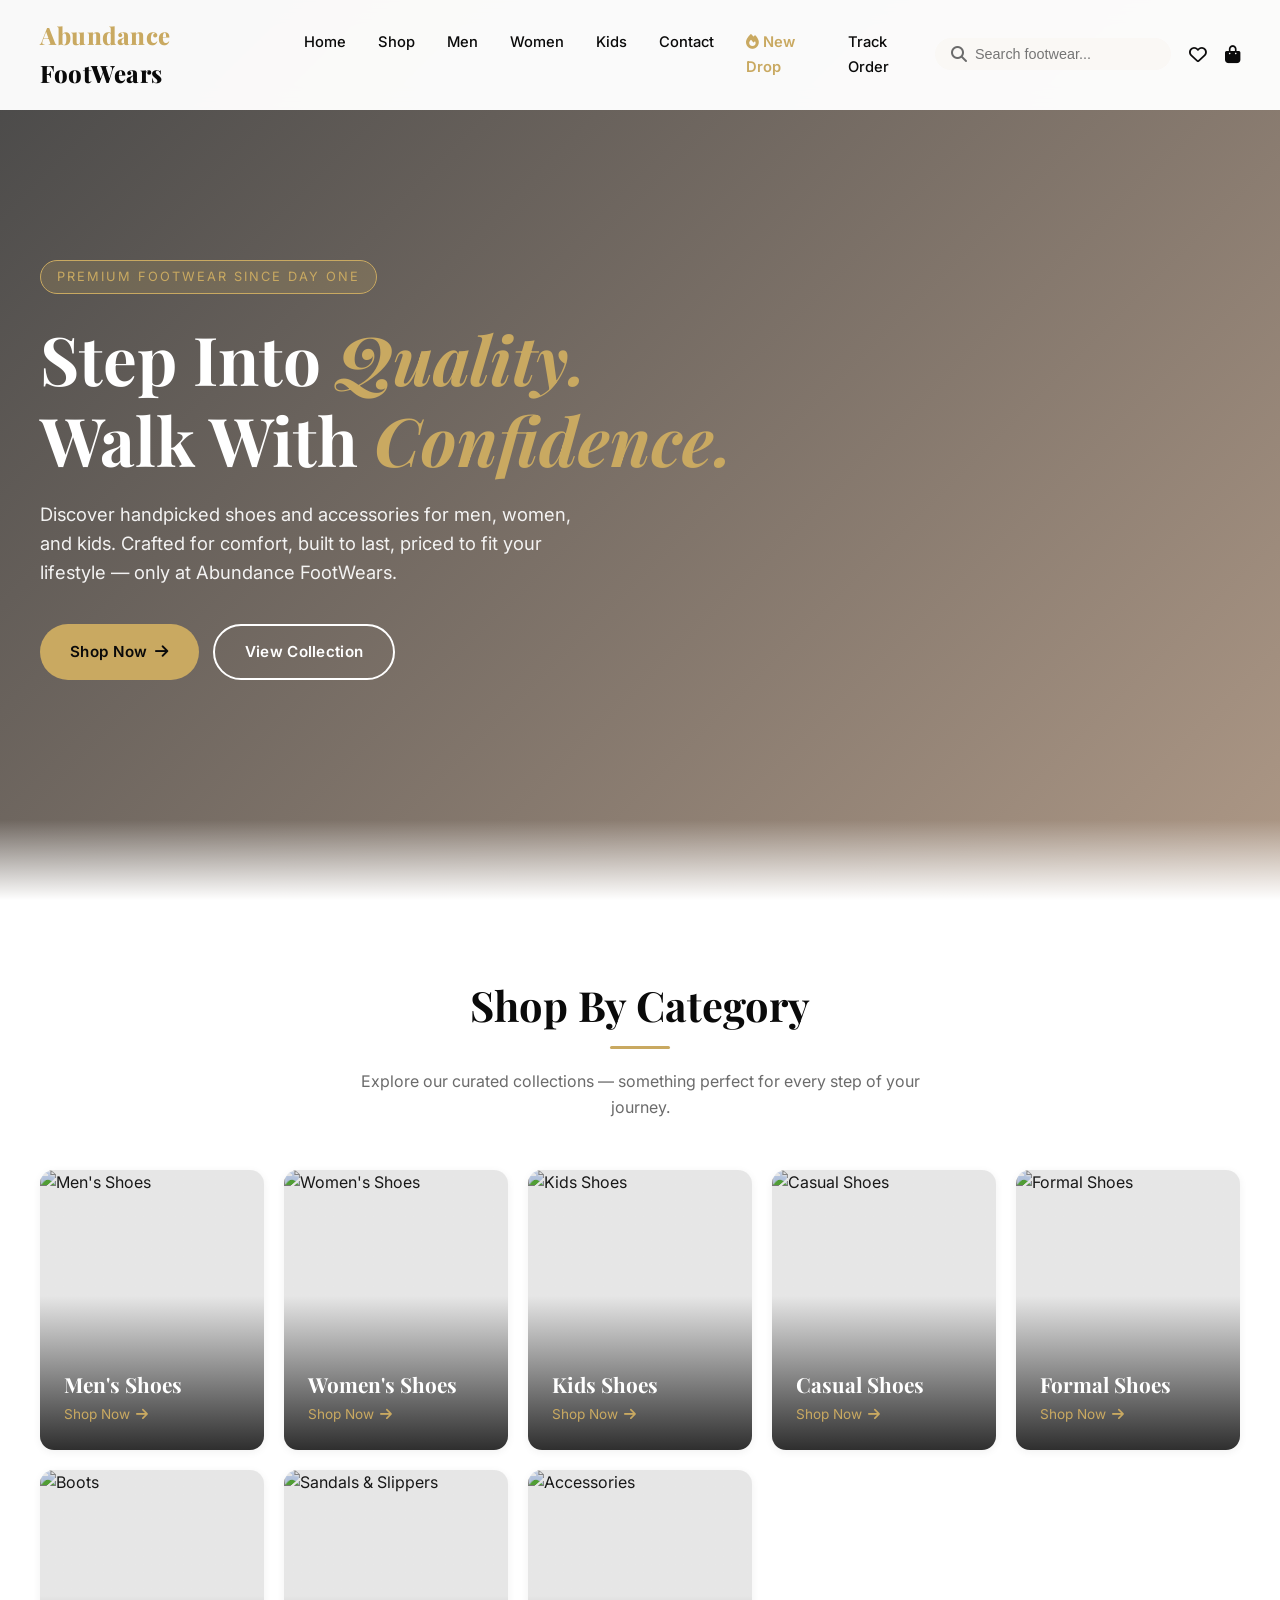
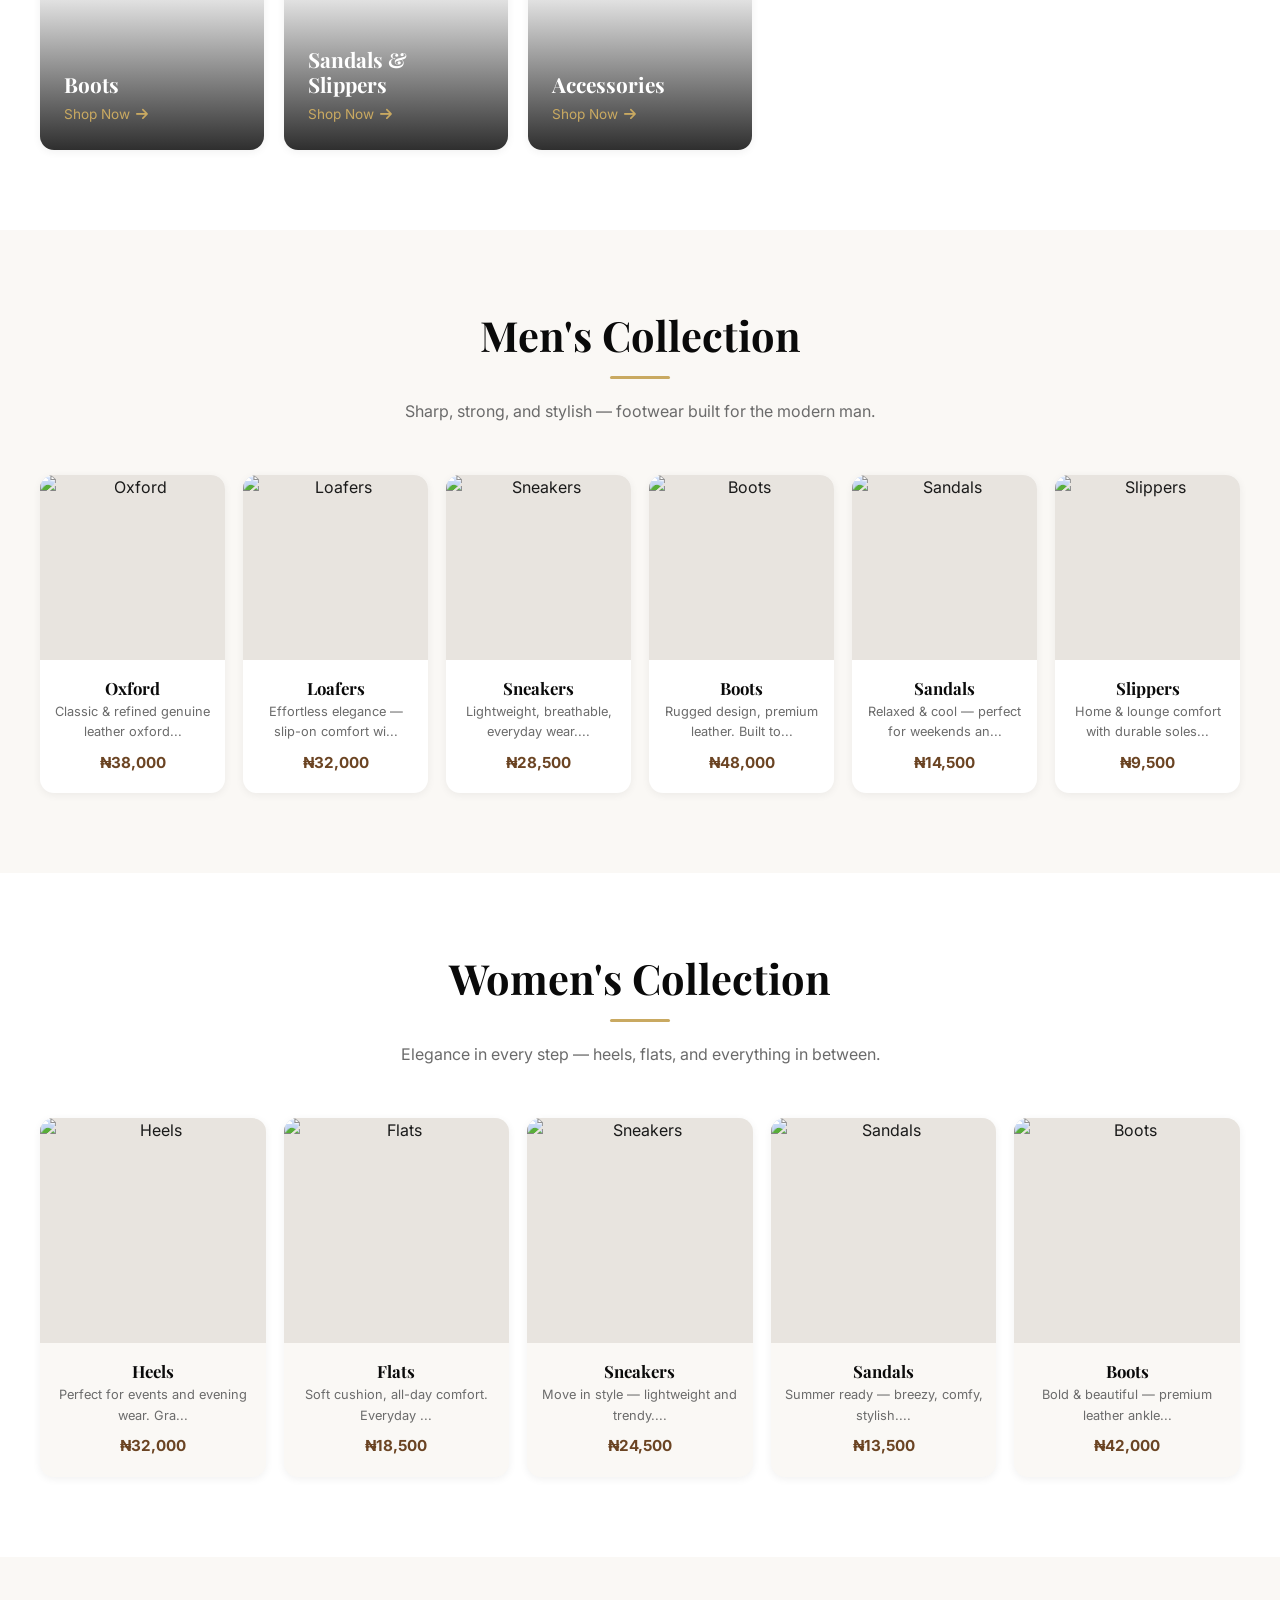
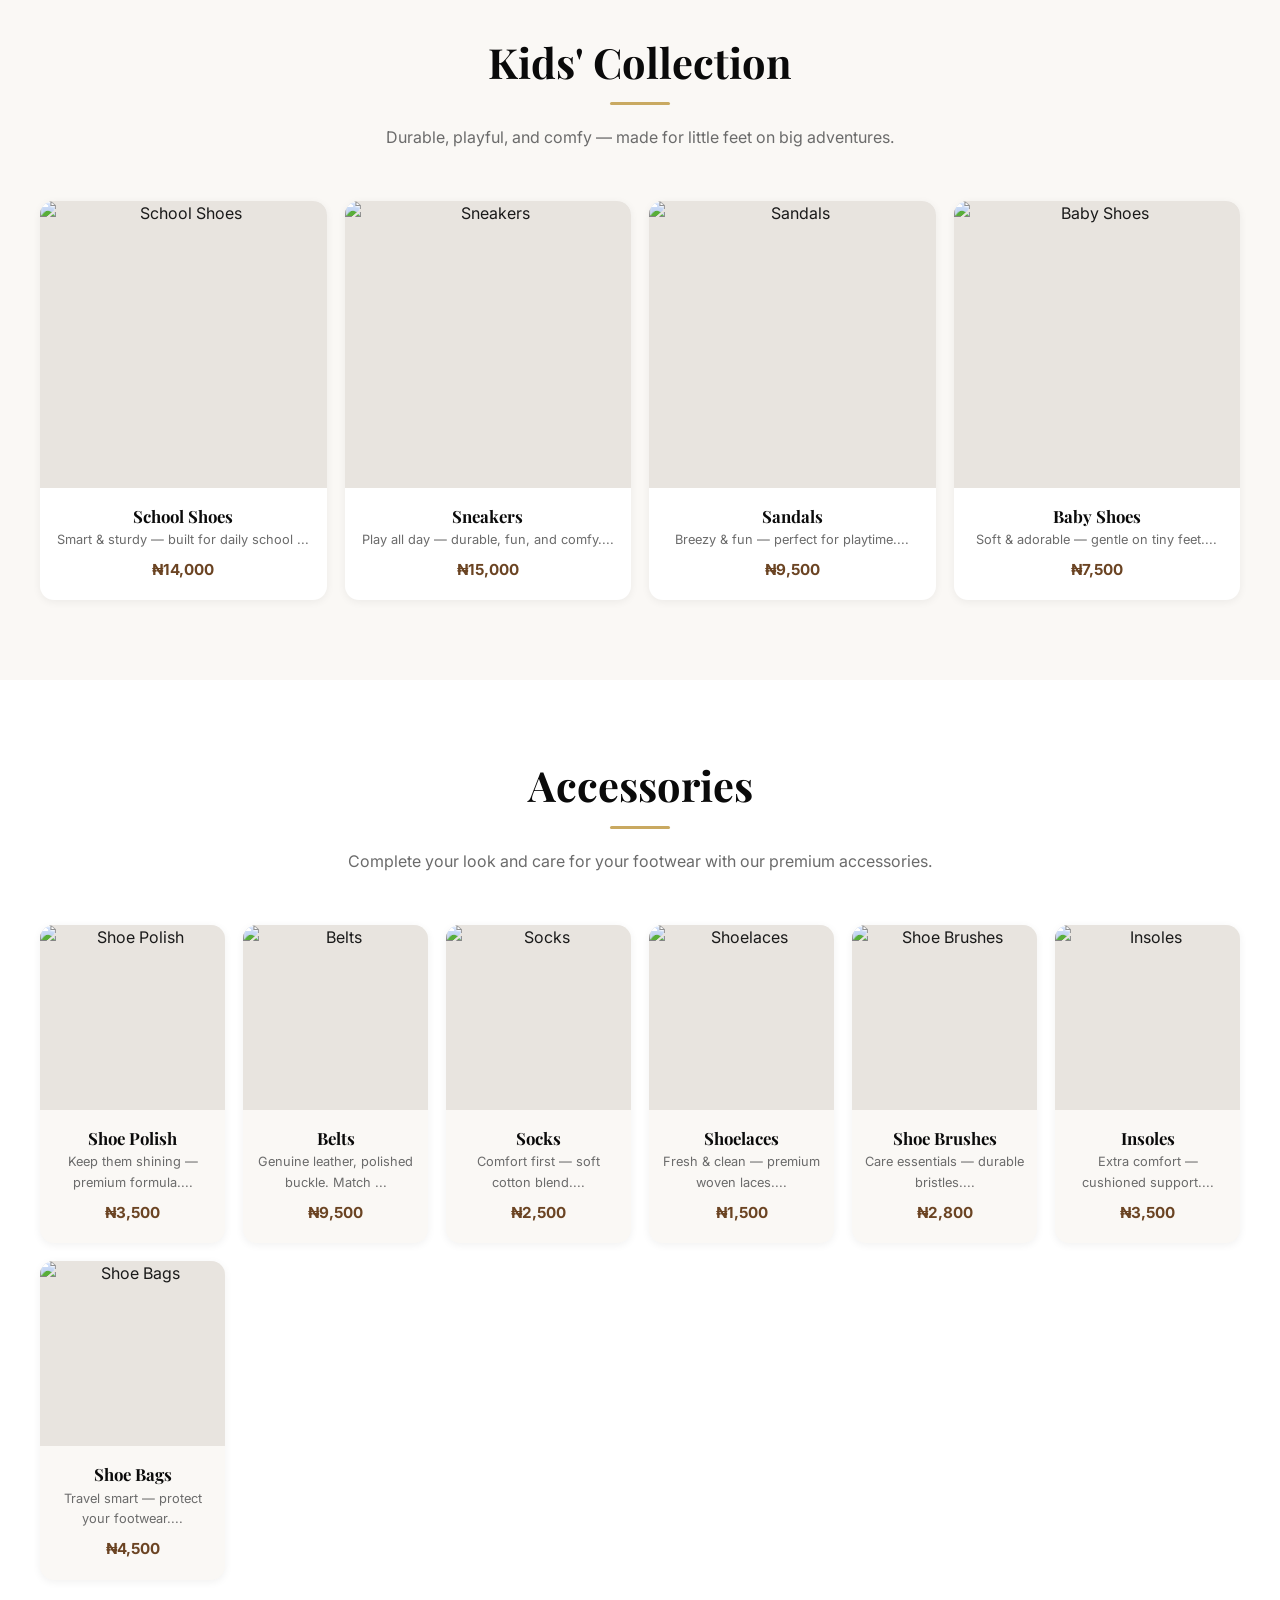
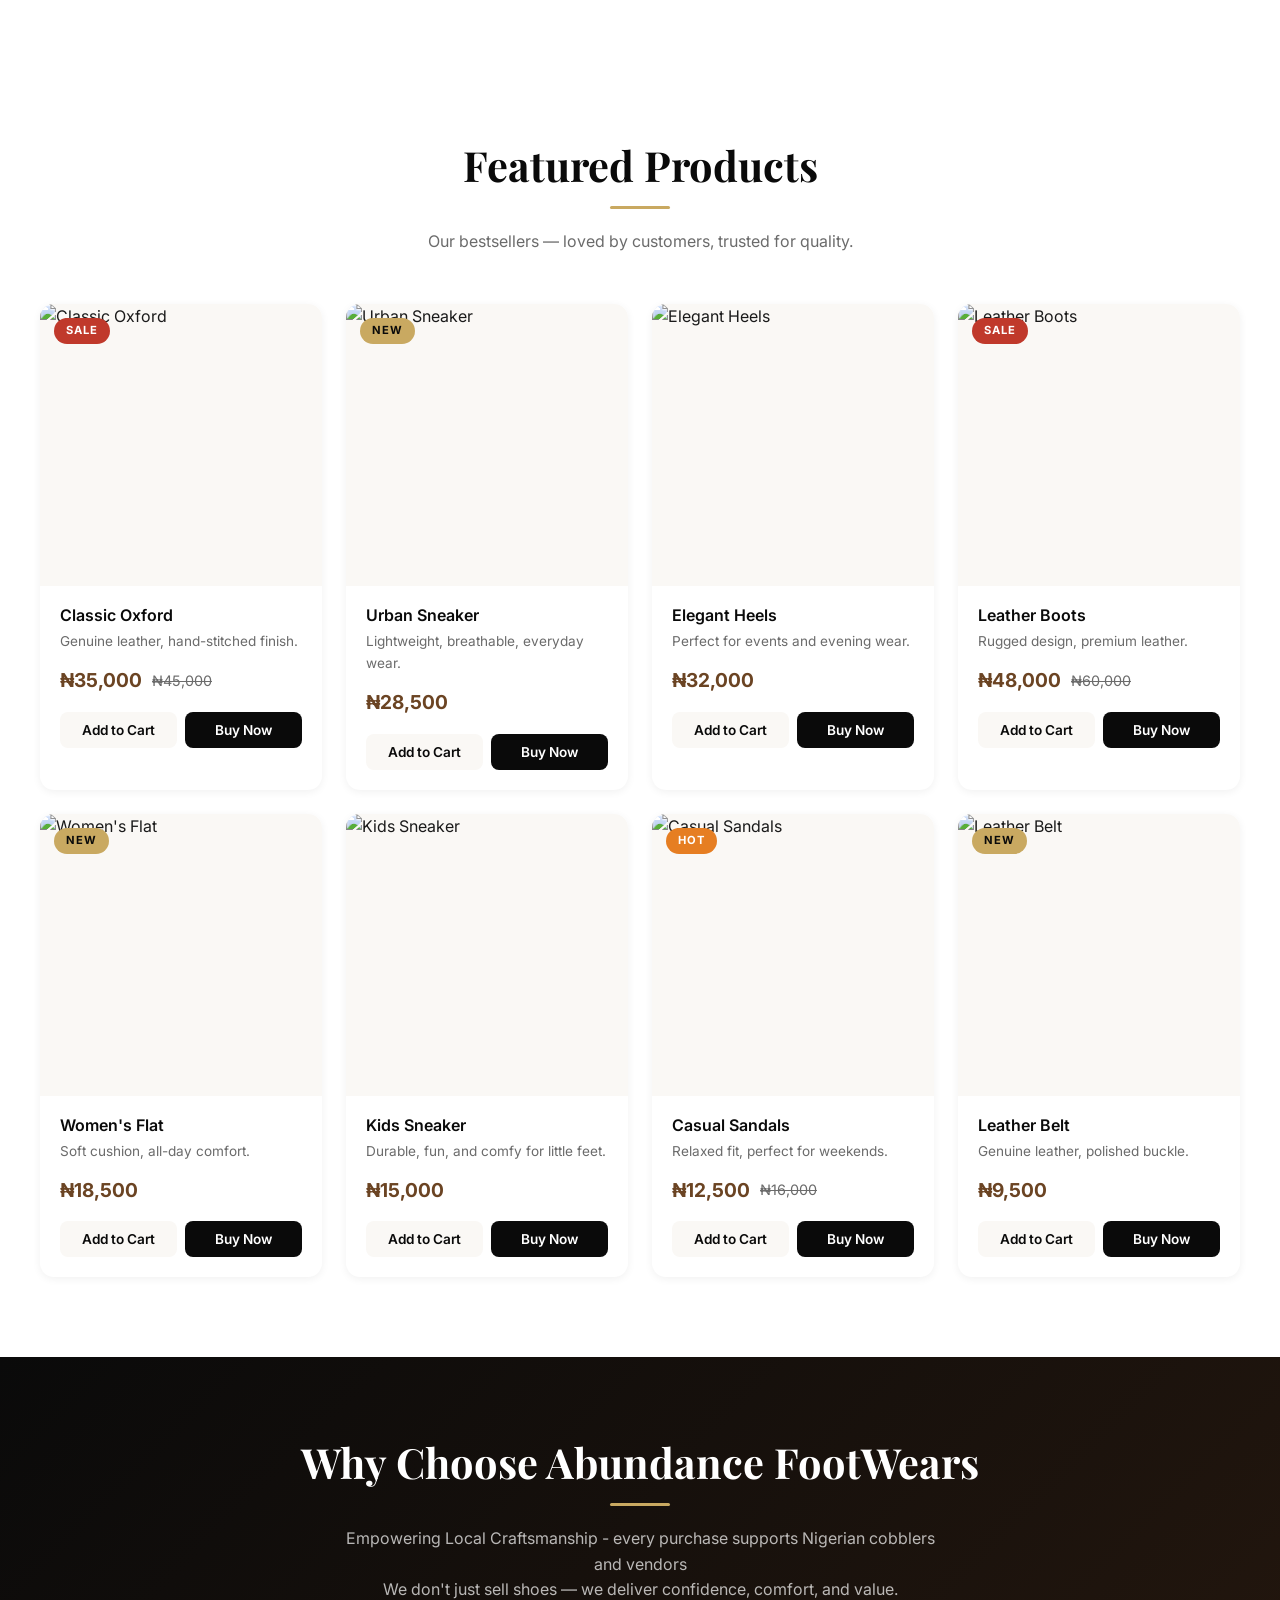
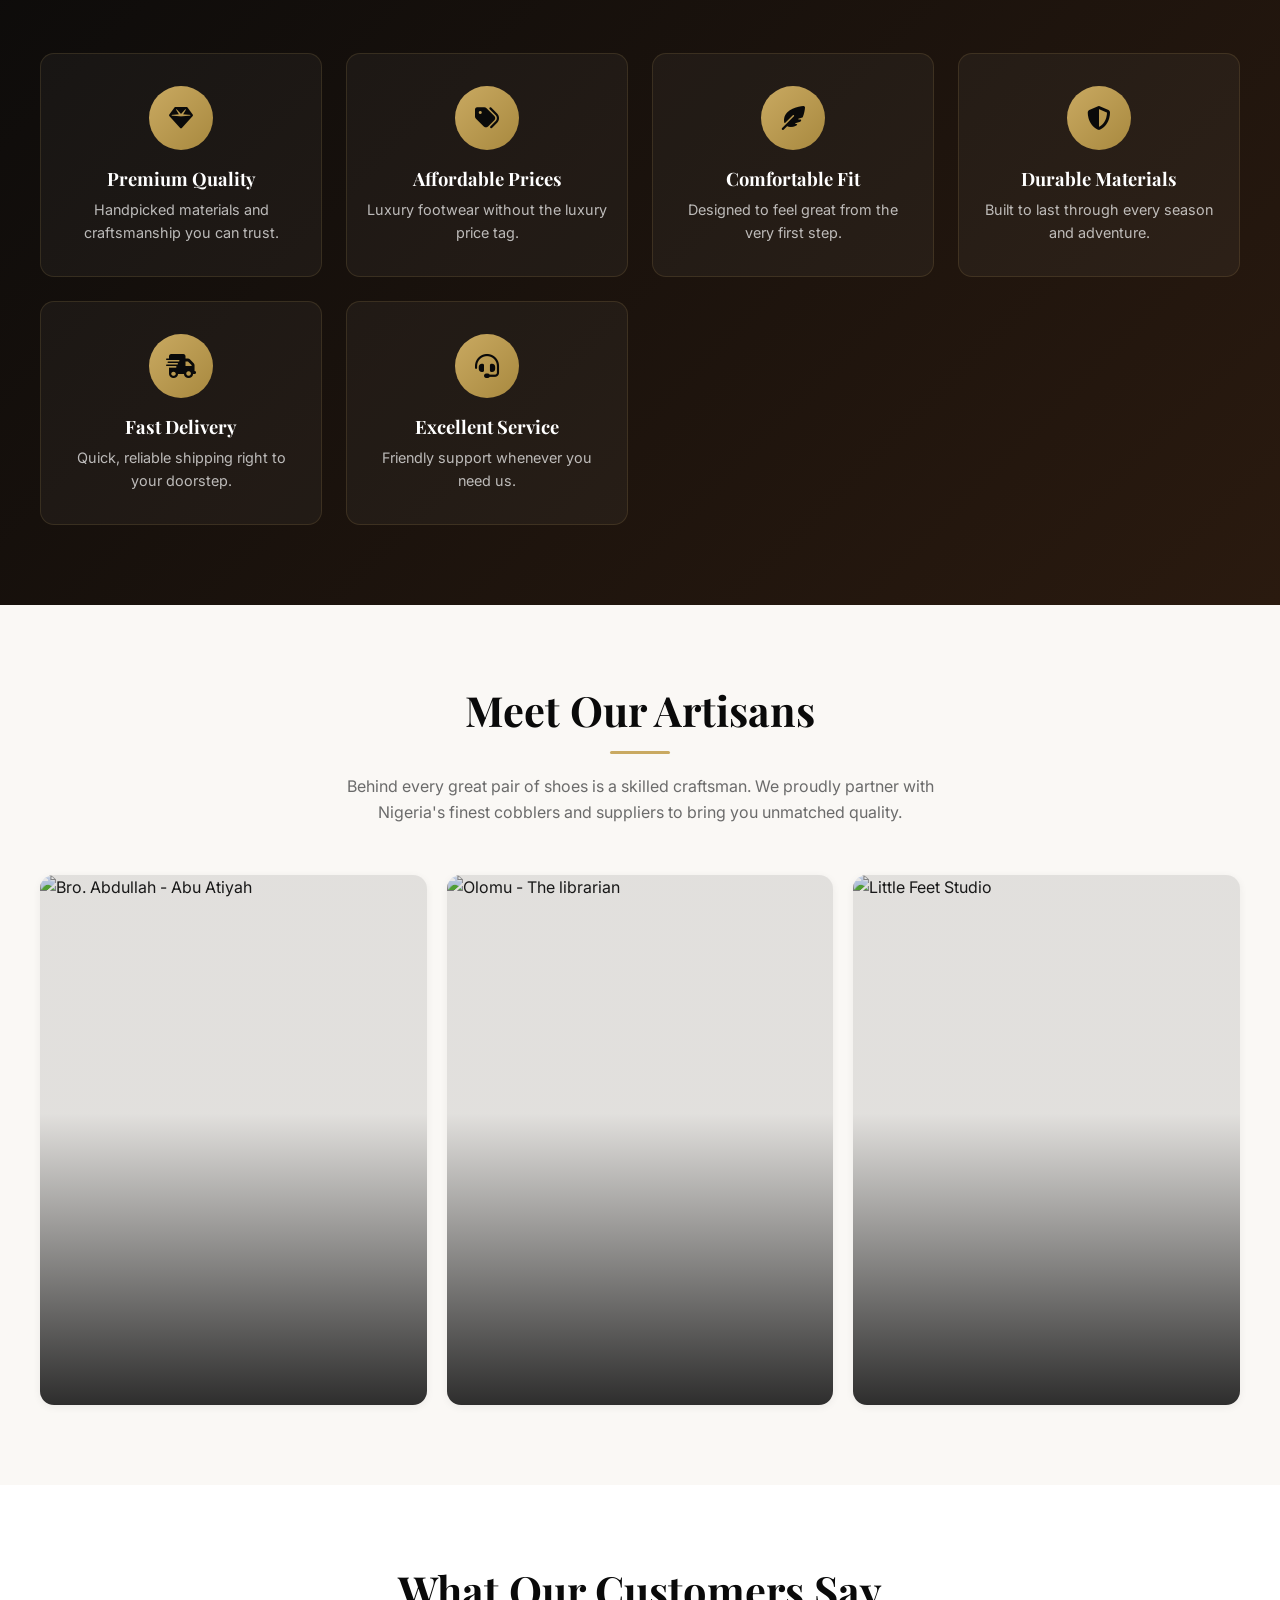
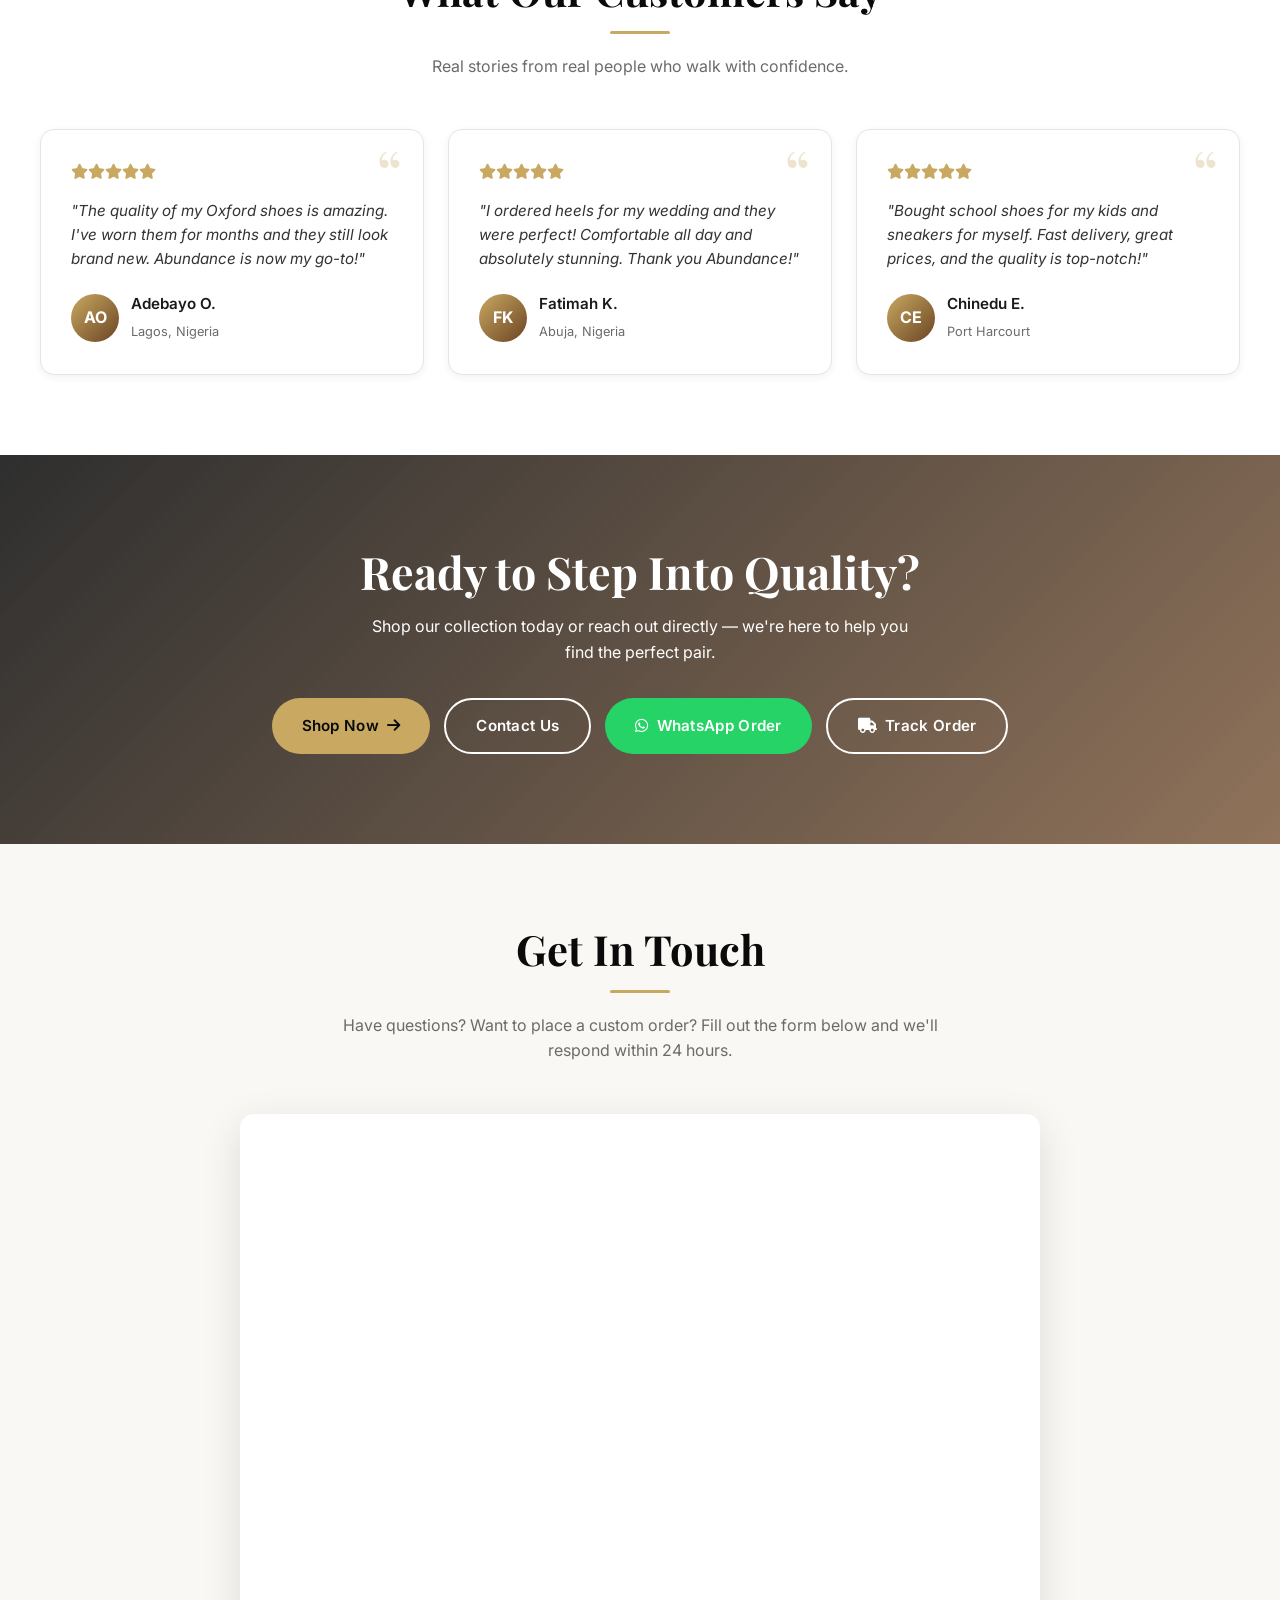
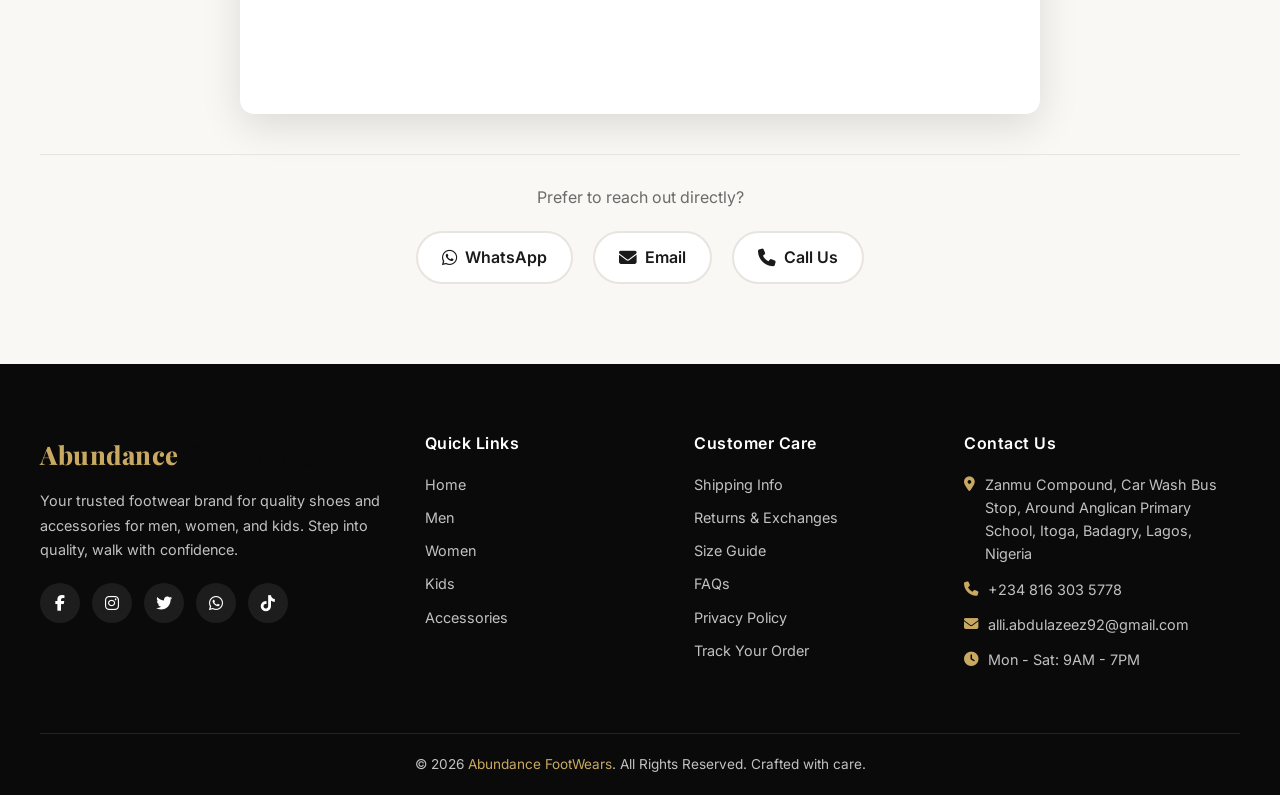
==== index.html @ 0b0b392d "Add files via upload" ====
<!DOCTYPE html>
<html lang="en">
<head>
  <meta charset="UTF-8" />
  <meta name="viewport" content="width=device-width, initial-scale=1.0" />
  <meta name="description" content="Abundance FootWears — Premium quality shoes and accessories for men, women, and kids. Step into quality, walk with confidence." />
  <meta name="keywords" content="shoes, footwear, men shoes, women shoes, kids shoes, boots, sandals, accessories, Nigeria" />
  <meta name="author" content="Abundance FootWears" />
  <title>Abundance FootWears — Step Into Quality. Walk With Confidence.</title>

  <!-- Fonts -->
  <link rel="preconnect" href="https://fonts.googleapis.com" />
  <link rel="preconnect" href="https://fonts.gstatic.com" crossorigin />
  <link href="https://fonts.googleapis.com/css2?family=Playfair+Display:wght@500;600;700;800&family=Inter:wght@300;400;500;600;700&display=swap" rel="stylesheet" />

  <!-- Font Awesome -->
  <link rel="stylesheet" href="https://cdnjs.cloudflare.com/ajax/libs/font-awesome/6.5.1/css/all.min.css" />

  <!-- Styles -->
  <link rel="stylesheet" href="css/style.css" />
</head>
<body>

  <!-- ============ HEADER ============ -->
  <header class="header" id="header">
    <div class="container">
      <nav class="nav">
        <a href="#" class="logo">  <span>Abundance</span> FootWears</a>

        <ul class="nav-links" id="navLinks">
          <li><a href="#home">Home</a></li>
          <li><a href="#categories">Shop</a></li>
          <li><a href="#men">Men</a></li>
          <li><a href="#women">Women</a></li>
          <li><a href="#kids">Kids</a></li>
          <li><a href="#contact">Contact</a></li>
          <li><a href="pre-order.html" style="color:var(--gold);font-weight:600;">
          <i class="fas fa-fire"></i> New Drop </a></li>
          <li><a href="#" onclick="openTrackingModal(); return false;">Track Order</a></li>
        </ul>

        <div class="nav-icons">
          <div class="search-bar" onclick="openSearchModal()">
            <i class="fas fa-search"></i>
            <input type="text" placeholder="Search footwear..." readonly />
          </div>
          <button aria-label="Wishlist"><i class="far fa-heart"></i></button>
          <button aria-label="Cart" onclick="openCartModal()" style="position:relative;">
            <i class="fas fa-shopping-bag"></i>
            <span class="cart-count">0</span>
          </button>
          <button class="menu-toggle" id="menuToggle" aria-label="Menu"><i class="fas fa-bars"></i></button>
        </div>
      </nav>
    </div>
  </header>

  <!-- ============ HERO ============ -->
  <section class="hero" id="home">
    <div class="container">
      <div class="hero-content">
        <span class="hero-tag" id="heroTag"></span>
        <h1>Step Into <em>Quality.</em><br/>Walk With <em>Confidence.</em></h1>
        <p id="heroDescription"></p>
        <div class="hero-buttons">
          <a href="#products" class="btn btn-primary">Shop Now <i class="fas fa-arrow-right"></i></a>
          <a href="#categories" class="btn btn-outline">View Collection</a>
        </div>
      </div>
    </div>
  </section>

  <!-- ============ CATEGORIES ============ -->
  <section class="section" id="categories">
    <div class="container">
      <h2 class="section-title reveal">Shop By Category</h2>
      <div class="gold-line reveal"></div>
      <p class="section-subtitle reveal">Explore our curated collections — something perfect for every step of your journey.</p>
      <div class="categories-grid" id="categoriesGrid"></div>
    </div>
  </section>

  <!-- ============ MEN'S COLLECTION ============ -->
  <section class="section collection" id="men">
    <div class="container">
      <h2 class="section-title reveal" id="menTitle"></h2>
      <div class="gold-line reveal"></div>
      <p class="section-subtitle reveal" id="menSubtitle"></p>
      <div class="collection-grid" id="menGrid"></div>
    </div>
  </section>

  <!-- ============ WOMEN'S COLLECTION ============ -->
  <section class="section collection" id="women">
    <div class="container">
      <h2 class="section-title reveal" id="womenTitle"></h2>
      <div class="gold-line reveal"></div>
      <p class="section-subtitle reveal" id="womenSubtitle"></p>
      <div class="collection-grid" id="womenGrid"></div>
    </div>
  </section>

  <!-- ============ KIDS' COLLECTION ============ -->
  <section class="section collection" id="kids">
    <div class="container">
      <h2 class="section-title reveal" id="kidsTitle"></h2>
      <div class="gold-line reveal"></div>
      <p class="section-subtitle reveal" id="kidsSubtitle"></p>
      <div class="collection-grid" id="kidsGrid"></div>
    </div>
  </section>

  <!-- ============ ACCESSORIES ============ -->
  <section class="section collection" id="accessories">
    <div class="container">
      <h2 class="section-title reveal" id="accessoriesTitle"></h2>
      <div class="gold-line reveal"></div>
      <p class="section-subtitle reveal" id="accessoriesSubtitle"></p>
      <div class="collection-grid" id="accessoriesGrid"></div>
    </div>
  </section>

  <!-- ============ FEATURED PRODUCTS ============ -->
  <section class="section" id="products">
    <div class="container">
      <h2 class="section-title reveal">Featured Products</h2>
      <div class="gold-line reveal"></div>
      <p class="section-subtitle reveal">Our bestsellers — loved by customers, trusted for quality.</p>
      <div class="products-grid" id="productsGrid"></div>
    </div>
  </section>

  <!-- ============ WHY CHOOSE US ============ -->
  <section class="section why-us">
    <div class="container">
      <h2 class="section-title reveal">Why Choose Abundance FootWears</h2>
      <div class="gold-line reveal"></div>
      <p class="section-subtitle reveal">
        Empowering Local Craftsmanship - every purchase supports Nigerian cobblers and vendors <br> 
        We don't just sell shoes — we deliver confidence, comfort, and value.</p>
      <div class="features-grid" id="featuresGrid"></div>
    </div>
  </section>


    <!-- ============ MEET OUR ARTISANS ============ -->
  <section class="section collection" id="artisans">
    <div class="container">
      <h2 class="section-title reveal">Meet Our Artisans</h2>
      <div class="gold-line reveal"></div>
      <p class="section-subtitle reveal">Behind every great pair of shoes is a skilled craftsman. We proudly partner with Nigeria's finest cobblers and suppliers to bring you unmatched quality.</p>

      <div class="categories-grid" id="vendorsGrid">
        <!-- Vendors will be injected here by JavaScript -->
      </div>
    </div>
  </section>

  <!-- ============ TESTIMONIALS ============ -->
  <section class="section">
    <div class="container">
      <h2 class="section-title reveal">What Our Customers Say</h2>
      <div class="gold-line reveal"></div>
      <p class="section-subtitle reveal">Real stories from real people who walk with confidence.</p>
      <div class="testimonials-grid" id="testimonialsGrid"></div>
    </div>
  </section>

  <!-- ============ CTA BANNER ============ -->
  <section class="cta-banner" id="contact">
    <div class="container">
      <h2 class="reveal">Ready to Step Into Quality?</h2>
      <p class="reveal">Shop our collection today or reach out directly — we're here to help you find the perfect pair.</p>
      <div class="cta-buttons reveal">
        <a href="#products" class="btn btn-primary">Shop Now <i class="fas fa-arrow-right"></i></a>
        <a href="#" id="contactEmailLink" class="btn btn-outline">Contact Us</a>
        <a href="#" id="whatsappLink" target="_blank" class="btn btn-whatsapp"><i class="fab fa-whatsapp"></i> WhatsApp Order</a>
       <a href="#" onclick="openTrackingModal(); return false;" class="btn btn-outline"><i class="fas fa-truck"></i> Track Order</a>        
      </div>
    </div>
  </section>




<!-- ============ CONTACT FORM SECTION ============ -->
<section class="section contact-form-section" id="contactForm">
  <div class="container">
    <h2 class="section-title reveal">Get In Touch</h2>
    <div class="gold-line reveal"></div>
    <p class="section-subtitle reveal">Have questions? Want to place a custom order? Fill out the form below and we'll respond within 24 hours.</p>
    
    <div class="form-container reveal">
      <iframe 
        src="https://docs.google.com/forms/d/e/1FAIpQLSe7pM_icf75bNCH_XuciDdQjvZwJ_FsJlXuh6PZnA2N5HYy1Q/viewform?embedded=true" 
        width="100%" 
        height="600" 
        frameborder="0" 
        marginheight="0" 
        marginwidth="0"
        title="Contact Form"
        style="border-radius: 14px; box-shadow: var(--shadow-lg); background: var(--white);">
        Loading…
      </iframe>
    </div>
    
    <div class="form-alternatives reveal">
      <p>Prefer to reach out directly?</p>
      <div class="contact-options">
        <a href="https://wa.me/2348163035778" target="_blank" class="contact-option">
          <i class="fab fa-whatsapp"></i>
          <span>WhatsApp</span>
        </a>
        <a href="mailto:alli.abdulazeez92@gmail.com" class="contact-option">
          <i class="fas fa-envelope"></i>
          <span>Email</span>
        </a>
        <a href="tel:+2348163035778" class="contact-option">
          <i class="fas fa-phone"></i>
          <span>Call Us</span>
        </a>
      </div>
    </div>
  </div>
</section>



  <!-- ============ FOOTER ============ -->
  <footer class="footer">
    <div class="container">
      <div class="footer-grid">
        <div class="footer-brand">
          <div class="logo"> <span style="color:var(--gold)">Abundance</span> FootWears</div>
          <p>Your trusted footwear brand for quality shoes and accessories for men, women, and kids. Step into quality, walk with confidence.</p>
          <div class="social-icons" id="socialIcons"></div>
        </div>

        <div>
          <h4>Quick Links</h4>
          <ul>
            <li><a href="#home">Home</a></li>
            <li><a href="#men">Men</a></li>
            <li><a href="#women">Women</a></li>
            <li><a href="#kids">Kids</a></li>
            <li><a href="#accessories">Accessories</a></li>
          </ul>
        </div>

        <div>
          <h4>Customer Care</h4>
          <ul>
            <li><a href="#" onclick="openInfoModal('shippingModal'); return false;">Shipping Info</a></li>
          <li><a href="#" onclick="openInfoModal('returnsModal'); return false;">Returns & Exchanges</a></li>
          <li><a href="#" onclick="openInfoModal('sizeGuideModal'); return false;">Size Guide</a></li>
          <li><a href="#" onclick="openInfoModal('faqModal'); return false;">FAQs</a></li>
          <li><a href="#" onclick="openInfoModal('privacyModal'); return false;">Privacy Policy</a></li>
         <li><a href="#" onclick="openTrackingModal(); return false;">Track Your Order</a></li>   
        </ul>
        </div>

        <div>
          <h4>Contact Us</h4>
          <div class="contact-item"><i class="fas fa-map-marker-alt"></i><span id="contactAddress"></span></div>
          <div class="contact-item"><i class="fas fa-phone"></i><span id="contactPhone"></span></div>
          <div class="contact-item"><i class="fas fa-envelope"></i><span id="contactEmail"></span></div>
          <div class="contact-item"><i class="fas fa-clock"></i><span id="contactHours"></span></div>
        </div>
      </div>

      <div class="footer-bottom">
        <p>&copy; 2026 <span>Abundance FootWears</span>. All Rights Reserved. Crafted with care.</p>
      </div>
    </div>
  </footer>

  <!-- ============ CART MODAL ============ -->
  <div class="modal" id="cartModal">
    <div class="modal-content">
      <div class="modal-header">
        <h3>Shopping Cart</h3>
        <span class="modal-close" onclick="closeCartModal()">&times;</span>
      </div>
      <div class="modal-body">
        <div id="cartItems"></div>
        <div style="border-top:2px solid var(--light-gray);padding-top:20px;margin-top:20px;">
          <div style="display:flex;justify-content:space-between;align-items:center;margin-bottom:20px;">
            <span style="font-size:1.1rem;font-weight:600;">Total:</span>
            <span id="cartTotal" style="font-size:1.3rem;font-weight:700;color:var(--brown);">₦0</span>
          </div>
          <button onclick="cart.checkout()" class="btn btn-primary" style="width:100%;">Checkout via WhatsApp</button>
        </div>
      </div>
    </div>
  </div>

  <!-- ============ SEARCH MODAL ============ -->
  <div class="modal" id="searchModal">
    <div class="modal-content">
      <div class="modal-header">
        <h3>Search Products</h3>
        <span class="modal-close" onclick="closeSearchModal()">&times;</span>
      </div>
      <div class="modal-body">
        <input type="text" id="searchInput" placeholder="Search by name or description..." 
               style="width:100%;padding:14px;border:2px solid var(--light-gray);border-radius:8px;font-size:1rem;margin-bottom:20px;"
               oninput="searchProducts(this.value)" />
        <div id="searchResults"></div>
      </div>
    </div>
  </div>





  <!-- ============ PRODUCT DETAIL MODAL ============ -->
<div class="modal product-modal" id="productModal">
  <div class="modal-content product-modal-content">
    <span class="modal-close product-modal-close" onclick="closeProductModal()">&times;</span>
    <div class="product-modal-body">
      <div class="product-modal-gallery">
        <img id="productModalImage" src="" alt="" />
        <span class="product-badge" id="productModalBadge" style="display:none;"></span>
      </div>
      <div class="product-modal-info">
        <span class="product-modal-category" id="productModalCategory"></span>
        <h2 id="productModalName"></h2>
        <div class="product-modal-rating">
          <i class="fas fa-star"></i>
          <i class="fas fa-star"></i>
          <i class="fas fa-star"></i>
          <i class="fas fa-star"></i>
          <i class="fas fa-star-half-alt"></i>
          <span>(4.5 · 128 reviews)</span>
        </div>
        <div class="product-modal-price">
          <span class="price-current" id="productModalPrice"></span>
          <span class="price-old" id="productModalOldPrice"></span>
        </div>
        <p class="product-modal-desc" id="productModalDesc"></p>

        <div class="product-modal-options">
          <div class="option-group">
            <label>Size:</label>
            <div class="size-options" id="sizeOptions">
              <button class="size-btn" data-size="38">38</button>
              <button class="size-btn" data-size="39">39</button>
              <button class="size-btn active" data-size="40">40</button>
              <button class="size-btn" data-size="41">41</button>
              <button class="size-btn" data-size="42">42</button>
              <button class="size-btn" data-size="43">43</button>
              <button class="size-btn" data-size="44">44</button>
            </div>
          </div>

          <div class="option-group">
            <label>Quantity:</label>
            <div class="quantity-selector">
              <button onclick="updateModalQty(-1)">−</button>
              <span id="modalQty">1</span>
              <button onclick="updateModalQty(1)">+</button>
            </div>
          </div>
        </div>

        <div class="product-modal-actions">
          <button class="btn btn-dark" id="modalAddToCart">
            <i class="fas fa-shopping-bag"></i> Add to Cart
          </button>
          <button class="btn btn-primary" id="modalBuyNow">
            <i class="fab fa-whatsapp"></i> Buy Now
          </button>
        </div>

        <div class="product-modal-meta">
          <div><i class="fas fa-truck"></i> Fast delivery across Nigeria</div>
          <div><i class="fas fa-undo"></i> 7-day easy returns</div>
          <div><i class="fas fa-shield-alt"></i> Quality guaranteed</div>
        </div>
      </div>
    </div>
  </div>
</div>



<!-- ============ INFO MODALS ============ -->
<div class="modal" id="shippingModal">
  <div class="modal-content info-modal">
    <div class="modal-header">
      <h3>Shipping Information</h3>
      <span class="modal-close" onclick="closeInfoModal('shippingModal')">&times;</span>
    </div>
    <div class="modal-body">
      <div class="info-content">
        <h4>Delivery Areas</h4>
        <p>We deliver across all 36 states in Nigeria and Abuja FCT.</p>
        
        <h4>Delivery Time</h4>
        <ul>
          <li><strong>Lagos:</strong> 1-2 business days</li>
          <li><strong>Other States:</strong> 3-5 business days</li>
          <li><strong>Rural Areas:</strong> 5-7 business days</li>
        </ul>
        
        <h4>Shipping Fees</h4>
        <ul>
          <li><strong>Lagos:</strong> ₦1,500 - ₦2,500</li>
          <li><strong>Other States:</strong> ₦2,500 - ₦4,000</li>
          <li><strong>Free Shipping:</strong> On orders above ₦50,000</li>
        </ul>
        
        <h4>Order Tracking</h4>
        <p>Once your order is shipped, you'll receive a tracking number via WhatsApp or email.</p>
        
        <div class="info-cta">
          <p>Have questions about delivery?</p>
          <a href="https://wa.me/2348163035778" target="_blank" class="btn btn-primary">
            <i class="fab fa-whatsapp"></i> Contact Us
          </a>
        </div>
      </div>
    </div>
  </div> 
</div>

<div class="modal" id="returnsModal">
  <div class="modal-content info-modal">
    <div class="modal-header">
      <h3>Returns & Exchanges</h3>
      <span class="modal-close" onclick="closeInfoModal('returnsModal')">&times;</span>
    </div>
    <div class="modal-body">
      <div class="info-content">
        <h4>7-Day Return Policy</h4>
        <p>We want you to love your purchase. If you're not satisfied, you can return or exchange within 7 days of delivery.</p>
        
        <h4>Eligibility</h4>
        <ul>
          <li>Items must be unused and in original packaging</li>
          <li>Tags and labels must be intact</li>
          <li>Proof of purchase required</li>
          <li>Sale items are final sale (non-returnable)</li>
        </ul>
        
        <h4>How to Return</h4>
        <ol>
          <li>Contact us via WhatsApp or email within 7 days</li>
          <li>Provide your order number and reason for return</li>
          <li>We'll provide return shipping instructions</li>
          <li>Once received and inspected, we'll process your refund or exchange</li>
        </ol>
        
        <h4>Refunds</h4>
        <p>Refunds are processed within 5-7 business days after we receive the returned item. Refunds go back to the original payment method.</p>
        
        <h4>Exchanges</h4>
        <p>Want a different size or color? We'll happily exchange it subject to availability.</p>
        
        <div class="info-cta">
          <p>Need to return or exchange?</p>
          <a href="https://wa.me/2348163035778" target="_blank" class="btn btn-primary">
            <i class="fab fa-whatsapp"></i> Start Return
          </a>
        </div>
      </div>
    </div>
  </div>
</div>

<div class="modal" id="sizeGuideModal">
  <div class="modal-content info-modal">
    <div class="modal-header">
      <h3>Size Guide</h3>
      <span class="modal-close" onclick="closeInfoModal('sizeGuideModal')">&times;</span>
    </div>
    <div class="modal-body">
      <div class="info-content">
        <h4>How to Measure Your Foot</h4>
        <ol>
          <li>Place a piece of paper on the floor against a wall</li>
          <li>Stand on the paper with your heel against the wall</li>
          <li>Mark the longest point of your foot</li>
          <li>Measure the distance from the wall to the mark in centimeters</li>
          <li>Use the chart below to find your size</li>
        </ol>
        
        <h4>Men's Size Chart</h4>
        <table class="size-table">
          <thead>
            <tr>
              <th>EU Size</th>
              <th>UK Size</th>
              <th>US Size</th>
              <th>Foot Length (cm)</th>
            </tr>
          </thead>
          <tbody>
            <tr><td>39</td><td>6</td><td>7</td><td>24.5</td></tr>
            <tr><td>40</td><td>7</td><td>8</td><td>25.0</td></tr>
            <tr><td>41</td><td>8</td><td>9</td><td>26.0</td></tr>
            <tr><td>42</td><td>9</td><td>10</td><td>26.5</td></tr>
            <tr><td>43</td><td>10</td><td>11</td><td>27.5</td></tr>
            <tr><td>44</td><td>11</td><td>12</td><td>28.0</td></tr>
          </tbody>
        </table>
        
        <h4>Women's Size Chart</h4>
        <table class="size-table">
          <thead>
            <tr>
              <th>EU Size</th>
              <th>UK Size</th>
              <th>US Size</th>
              <th>Foot Length (cm)</th>
            </tr>
          </thead>
          <tbody>
            <tr><td>36</td><td>3</td><td>5</td><td>22.5</td></tr>
            <tr><td>37</td><td>4</td><td>6</td><td>23.0</td></tr>
            <tr><td>38</td><td>5</td><td>7</td><td>24.0</td></tr>
            <tr><td>39</td><td>6</td><td>8</td><td>24.5</td></tr>
            <tr><td>40</td><td>7</td><td>9</td><td>25.0</td></tr>
            <tr><td>41</td><td>8</td><td>10</td><td>26.0</td></tr>
          </tbody>
        </table>
        
        <h4>Kids' Size Chart</h4>
        <table class="size-table">
          <thead>
            <tr>
              <th>EU Size</th>
              <th>Age Range</th>
              <th>Foot Length (cm)</th>
            </tr>
          </thead>
          <tbody>
            <tr><td>22-24</td><td>1-2 years</td><td>14-15</td></tr>
            <tr><td>25-27</td><td>3-4 years</td><td>16-17</td></tr>
            <tr><td>28-30</td><td>5-6 years</td><td>18-19</td></tr>
            <tr><td>31-33</td><td>7-8 years</td><td>20-21</td></tr>
            <tr><td>34-36</td><td>9-11 years</td><td>22-23</td></tr>
          </tbody>
        </table>
        
        <div class="info-cta">
          <p>Not sure about your size?</p>
          <a href="https://wa.me/2348163035778" target="_blank" class="btn btn-primary">
            <i class="fab fa-whatsapp"></i> Get Help
          </a>
        </div>
      </div>
    </div>
  </div>
</div>

<div class="modal" id="faqModal">
  <div class="modal-content info-modal">
    <div class="modal-header">
      <h3>Frequently Asked Questions</h3>
      <span class="modal-close" onclick="closeInfoModal('faqModal')">&times;</span>
    </div>
    <div class="modal-body">
      <div class="info-content">
        <div class="faq-item">
          <h4>How do I place an order?</h4>
          <p>You can order directly through our website by clicking "Buy Now" (opens WhatsApp), or contact us via WhatsApp/phone to place your order.</p>
        </div>
        
        <div class="faq-item">
          <h4>What payment methods do you accept?</h4>
          <p>We accept bank transfers, cash on delivery (Lagos only), and mobile money. Payment details are provided after you place your order.</p>
        </div>
        
        <div class="faq-item">
          <h4>How long does delivery take?</h4>
          <p>Lagos: 1-2 days. Other states: 3-5 days. Rural areas: 5-7 days.</p>
        </div>
        
        <div class="faq-item">
          <h4>Can I track my order?</h4>
          <p>Yes! Once your order is shipped, we'll send you a tracking number via WhatsApp or email.</p>
        </div>
        
        <div class="faq-item">
          <h4>What if the shoes don't fit?</h4>
          <p>No problem! We offer 7-day returns and exchanges. Contact us and we'll guide you through the process.</p>
        </div>
        
        <div class="faq-item">
          <h4>Are your products original?</h4>
          <p>Yes, all our products are 100% authentic and come with a quality guarantee.</p>
        </div>
        
        <div class="faq-item">
          <h4>Do you offer wholesale prices?</h4>
          <p>Yes! Contact us via WhatsApp for wholesale inquiries and special bulk pricing.</p>
        </div>
        
        <div class="faq-item">
          <h4>How do I care for my shoes?</h4>
          <p>Use our shoe care accessories (polish, brushes) to maintain quality. Store in a cool, dry place. Check our accessories section for care products.</p>
        </div>
        
        <div class="info-cta">
          <p>Still have questions?</p>
          <a href="https://wa.me/2348163035778" target="_blank" class="btn btn-primary">
            <i class="fab fa-whatsapp"></i> Ask Us
          </a>
        </div>
      </div>
    </div>
  </div>
</div>

<div class="modal" id="privacyModal">
  <div class="modal-content info-modal">
    <div class="modal-header">
      <h3>Privacy Policy</h3>
      <span class="modal-close" onclick="closeInfoModal('privacyModal')">&times;</span>
    </div>
    <div class="modal-body">
      <div class="info-content">
        <p><em>Last updated: July 2026</em></p>
        
        <h4>1. Information We Collect</h4>
        <p>We collect information you provide directly, including:</p>
        <ul>
          <li>Name and contact details (phone, email)</li>
          <li>Shipping address</li>
          <li>Order history</li>
          <li>Communication preferences</li>
        </ul>
        
        <h4>2. How We Use Your Information</h4>
        <p>We use your information to:</p>
        <ul>
          <li>Process and deliver your orders</li>
          <li>Communicate about your orders</li>
          <li>Provide customer support</li>
          <li>Send promotional offers (with your consent)</li>
          <li>Improve our services</li>
        </ul>
        
        <h4>3. Data Security</h4>
        <p>We implement appropriate security measures to protect your personal information from unauthorized access, alteration, or disclosure.</p>
        
        <h4>4. Third-Party Services</h4>
        <p>We may share your information with trusted third parties (delivery partners, payment processors) only as necessary to fulfill your orders.</p>
        
        <h4>5. Your Rights</h4>
        <p>You have the right to:</p>
        <ul>
          <li>Access your personal data</li>
          <li>Correct inaccurate data</li>
          <li>Request deletion of your data</li>
          <li>Opt-out of marketing communications</li>
        </ul>
        
        <h4>6. Cookies</h4>
        <p>Our website may use cookies to enhance your browsing experience. You can control cookie settings in your browser.</p>
        
        <h4>7. Contact Us</h4>
        <p>For privacy-related questions or requests, contact us at:</p>
        <p><strong>Email:</strong> alli.abdulazeez92@gmail.com<br>
        <strong>Phone:</strong> +234 816 303 5778<br>
        <strong>Address:</strong> Zanmu Compound, Car Wash Bus Stop, Around
        Anglican Primary School, Itoga, Badagry, Lagos, Nigeria</p>
        
        <div class="info-cta">
          <p>Privacy concerns?</p>
          <a href="mailto:alli.abdulazeez92@gmail.com" class="btn btn-primary">
            <i class="fas fa-envelope"></i> Email Us
          </a>
        </div>
      </div>
    </div>
  </div>
</div>



<!-- ============ ORDER TRACKING MODAL ============ -->
<div class="modal" id="trackingModal">
  <div class="modal-content tracking-modal">
    <div class="modal-header">
      <h3><i class="fas fa-truck" style="color:var(--gold);margin-right:8px;"></i> Track Your Order</h3>
      <span class="modal-close" onclick="closeTrackingModal()">&times;</span>
    </div>
    <div class="modal-body">
      <!-- Search Form -->
      <div id="trackingSearch">
        <p style="color:var(--gray);margin-bottom:16px;">Enter your Order ID to see real-time status. (e.g., ABUN-1001)</p>
        <div style="display:flex;gap:8px;">
          <input 
            type="text" 
            id="trackingInput" 
            placeholder="Enter Order ID" 
            style="flex:1;padding:14px;border:2px solid var(--light-gray);border-radius:8px;font-size:1rem;text-transform:uppercase;"
          />
          <button onclick="trackOrder()" class="btn btn-primary" id="trackBtn">
            <i class="fas fa-search"></i> Track
          </button>
        </div>
        <p id="trackingError" style="color:#c0392b;margin-top:12px;display:none;font-size:0.9rem;"></p>
        <div style="margin-top:20px;padding-top:20px;border-top:1px solid var(--light-gray);font-size:0.85rem;color:var(--gray);">
          <p><strong>Don't have an Order ID?</strong></p>
          <p>Place an order via <a href="https://wa.me/2348012345678" target="_blank" style="color:var(--gold);font-weight:600;">WhatsApp</a> and we'll send you one!</p>
        </div>
      </div>
      
      <!-- Tracking Result (hidden initially) -->
      <div id="trackingResult" style="display:none;">
        <button onclick="resetTracking()" style="background:none;border:none;color:var(--gold);font-weight:600;margin-bottom:16px;cursor:pointer;">
          <i class="fas fa-arrow-left"></i> Track another order
        </button>
        
        <div class="tracking-header-info">
          <div>
            <p style="font-size:0.8rem;color:var(--gray);margin-bottom:4px;">Order ID</p>
            <h4 id="resultOrderId" style="font-size:1.2rem;margin:0;"></h4>
          </div>
          <div style="text-align:right;">
            <p style="font-size:0.8rem;color:var(--gray);margin-bottom:4px;">Order Date</p>
            <p id="resultDate" style="font-weight:600;margin:0;"></p>
           </div>
        </div>
        
        <div class="tracking-product-info">
          <p style="font-size:0.8rem;color:var(--gray);margin-bottom:4px;">Product</p>
          <p id="resultProduct" style="font-weight:600;margin:0 0 4px 0;"></p>
          <p style="font-size:0.8rem;color:var(--gray);margin:0;">Customer: <span id="resultCustomer"></span></p>
        </div>
        
        <!-- Status Timeline -->
        <div class="tracking-timeline" id="trackingTimeline">
          <!-- Timeline steps will be injected here -->
        </div>
        
        <!-- Tracking Notes -->
        <div class="tracking-notes">
          <h5><i class="fas fa-info-circle"></i> Latest Update</h5>
          <p id="resultNotes"></p>
        </div>
        
        <!-- Estimated Delivery -->
        <div class="tracking-eta">
          <i class="fas fa-calendar-alt"></i>
          <div>
            <p style="font-size:0.8rem;color:var(--gray);margin:0;">Estimated Delivery</p>
            <p id="resultEta" style="font-weight:700;color:var(--brown);margin:0;font-size:1.05rem;"></p>
          </div>
        </div>
      </div>
      
      <!-- Loading State -->
      <div id="trackingLoading" style="display:none;text-align:center;padding:40px 20px;">
        <div class="tracking-spinner"></div>
        <p style="margin-top:16px;color:var(--gray);">Fetching your order details...</p>
      </div>
    </div>
  </div>
</div>

  <!-- Scripts -->
  <script src="js/config.js"></script>
  <script src="js/cart.js"></script>
  <script src="js/app.js"></script>

  <script>
    // Initialize dynamic content
    document.addEventListener('DOMContentLoaded', () => {
      // Set hero content
      document.getElementById('heroTag').textContent = CONFIG.brand.founded;
      document.getElementById('heroDescription').textContent = CONFIG.brand.description;

      // Set collection titles and subtitles
      document.getElementById('menTitle').textContent = CONFIG.collections.men.title;
      document.getElementById('menSubtitle').textContent = CONFIG.collections.men.subtitle;
      document.getElementById('womenTitle').textContent = CONFIG.collections.women.title;
      document.getElementById('womenSubtitle').textContent = CONFIG.collections.women.subtitle;
      document.getElementById('kidsTitle').textContent = CONFIG.collections.kids.title;
      document.getElementById('kidsSubtitle').textContent = CONFIG.collections.kids.subtitle;
      document.getElementById('accessoriesTitle').textContent = CONFIG.collections.accessories.title;
      document.getElementById('accessoriesSubtitle').textContent = CONFIG.collections.accessories.subtitle;

      // Set contact links
      document.getElementById('contactEmailLink').href = `mailto:${CONFIG.contact.email}`;
      document.getElementById('whatsappLink').href = `https://wa.me/${CONFIG.contact.whatsapp.replace(/\+/g, '')}`;

      // Sticky header
      const header = document.getElementById('header');
      window.addEventListener('scroll', () => {
        header.classList.toggle('scrolled', window.scrollY > 30);
      });

      // Mobile menu
      const menuToggle = document.getElementById('menuToggle');
      const navLinks = document.getElementById('navLinks');
      menuToggle.addEventListener('click', () => {
        navLinks.classList.toggle('open');
        const icon = menuToggle.querySelector('i');
        icon.classList.toggle('fa-bars');
        icon.classList.toggle('fa-times');
      });

      document.querySelectorAll('.nav-links a').forEach(link => {
        link.addEventListener('click', () => {
          navLinks.classList.remove('open');
          menuToggle.querySelector('i').classList.add('fa-bars');
          menuToggle.querySelector('i').classList.remove('fa-times');
        });
      });

      // Close modals on outside click
      document.querySelectorAll('.modal').forEach(modal => {
        modal.addEventListener('click', (e) => {
          if (e.target === modal) {
            modal.classList.remove('active');
          }
        });
      });
    });
  </script>
</body>
</html>
---- css/style.css ----
/* css/style.css */
/* ---------- RESET & BASE ---------- */
*, *::before, *::after { box-sizing: border-box; margin: 0; padding: 0; }
html { scroll-behavior: smooth; -webkit-text-size-adjust: 100%; }
body {
  font-family: 'Inter', sans-serif;
  color: #1a1a1a;
  background: #fff;
  line-height: 1.6;
  overflow-x: hidden;
}
img { max-width: 100%; display: block; }
a { text-decoration: none; color: inherit; }
button { font-family: inherit; cursor: pointer; border: none; background: none; }

:root {
  --black: #0a0a0a;
  --white: #ffffff;
  --off-white: #faf8f5;
  --brown: #6b4423;
  --brown-light: #8b5a2b;
  --gold: #c9a961;
  --gold-dark: #a8893f;
  --gray: #6b6b6b;
  --light-gray: #e8e4df;
  --shadow-sm: 0 2px 8px rgba(0,0,0,0.06);
  --shadow-md: 0 6px 24px rgba(0,0,0,0.08);
  --shadow-lg: 0 12px 40px rgba(0,0,0,0.12);
  --radius: 14px;
  --transition: 0.35s cubic-bezier(0.4, 0, 0.2, 1);
}

h1, h2, h3, h4 { font-family: 'Playfair Display', serif; font-weight: 700; line-height: 1.2; color: var(--black); }

.container { width: 100%; max-width: 1240px; margin: 0 auto; padding: 0 20px; }

.section { padding: 80px 0; }
.section-title {
  text-align: center;
  font-size: clamp(1.8rem, 4vw, 2.6rem);
  margin-bottom: 12px;
}
.section-subtitle {
  text-align: center;
  color: var(--gray);
  font-size: 1rem;
  max-width: 600px;
  margin: 0 auto 50px;
}
.gold-line {
  width: 60px; height: 3px;
  background: var(--gold);
  margin: 16px auto 20px;
  border-radius: 2px;
}

/* ---------- BUTTONS ---------- */
.btn {
  display: inline-flex; align-items: center; justify-content: center;
  gap: 8px;
  padding: 14px 30px;
  font-weight: 600;
  font-size: 0.95rem;
  letter-spacing: 0.3px;
  border-radius: 50px;
  transition: var(--transition);
  white-space: nowrap;
}
.btn-primary { background: var(--gold); color: var(--black); }
.btn-primary:hover { background: var(--gold-dark); transform: translateY(-2px); box-shadow: var(--shadow-md); }
.btn-outline { border: 2px solid var(--white); color: var(--white); background: transparent; }
.btn-outline:hover { background: var(--white); color: var(--black); }
.btn-dark { background: var(--black); color: var(--white); }
.btn-dark:hover { background: var(--brown); transform: translateY(-2px); }

/* ---------- HEADER ---------- */
.header {
  position: fixed; top: 0; left: 0; right: 0;
  background: rgba(255,255,255,0.97);
  backdrop-filter: blur(10px);
  z-index: 1000;
  transition: var(--transition);
  border-bottom: 1px solid transparent;
}
.header.scrolled { box-shadow: var(--shadow-sm); border-bottom-color: var(--light-gray); }
.nav {
  display: flex; align-items: center; justify-content: space-between;
  padding: 16px 0;
  gap: 20px;
  position: relative;
  z-index: 1000;
}
.logo {
  font-family: 'Playfair Display', serif;
  font-size: 1.5rem; font-weight: 800;
  color: var(--black);
  letter-spacing: 0.5px;
}
.logo span { color: var(--gold); }
.nav-links { display: flex; gap: 32px; list-style: none; }
.nav-links a {
  font-size: 0.92rem; font-weight: 500;
  color: var(--black);
  position: relative;
  transition: var(--transition);
}
.nav-links a::after {
  content: ''; position: absolute; bottom: -6px; left: 0;
  width: 0; height: 2px; background: var(--gold);
  transition: var(--transition);
}
.nav-links a:hover { color: var(--gold); }
.nav-links a:hover::after { width: 100%; }

.nav-icons { display: flex; align-items: center; gap: 18px; }
.nav-icons button {
  font-size: 1.1rem; color: var(--black);
  position: relative;
  transition: var(--transition);
}
.nav-icons button:hover { color: var(--gold); }
.cart-count {
  position: absolute; top: -8px; right: -10px;
  background: var(--gold); color: var(--black);
  font-size: 0.65rem; font-weight: 700;
  width: 18px; height: 18px;
  border-radius: 50%;
  display: flex; align-items: center; justify-content: center;
}

.search-bar {
  display: none;
  align-items: center;
  background: var(--off-white);
  border-radius: 50px;
  padding: 8px 16px;
  gap: 8px;
  cursor: pointer;
  transition: var(--transition);
}
.search-bar:hover { background: var(--light-gray); }
.search-bar input {
  border: none; background: transparent;
  outline: none; font-size: 0.9rem;
  width: 180px;
  pointer-events: none;
}
.search-bar i { color: var(--gray); }

.menu-toggle { display: none; font-size: 1.4rem; }

/* ---------- HERO ---------- */
.hero {
  position: relative;
  min-height: 100vh;
  display: flex; align-items: center;
  background:
    linear-gradient(135deg, rgba(10,10,10,0.75) 0%, rgba(107,68,35,0.55) 100%),
    url('https://images.unsplash.com/photo-1460353581641-37baddab0fa2?auto=format&fit=crop&w=1920&q=80') center/cover no-repeat;
  color: var(--white);
  padding: 120px 0 80px;
  overflow: hidden;
}
.hero::after {
  content: ''; position: absolute; bottom: 0; left: 0; right: 0;
  height: 80px;
  background: linear-gradient(to bottom, transparent, var(--white));
}
.hero-content { max-width: 720px; position: relative; z-index: 2; }
.hero-tag {
  display: inline-block;
  padding: 6px 16px;
  background: rgba(201,169,97,0.2);
  border: 1px solid var(--gold);
  border-radius: 50px;
  font-size: 0.8rem;
  letter-spacing: 2px;
  text-transform: uppercase;
  color: var(--gold);
  margin-bottom: 24px;
}
.hero h1 {
  color: var(--white);
  font-size: clamp(2.2rem, 5.5vw, 4.2rem);
  margin-bottom: 20px;
}
.hero h1 em {
  font-style: italic;
  color: var(--gold);
}
.hero p {
  font-size: clamp(1rem, 1.6vw, 1.15rem);
  margin-bottom: 36px;
  opacity: 0.92;
  max-width: 560px;
}
.hero-buttons { display: flex; flex-wrap: wrap; gap: 14px; }

/* ---------- CATEGORIES ---------- */
.categories-grid {
  display: grid;
  grid-template-columns: repeat(auto-fit, minmax(220px, 1fr));
  gap: 20px;
}
.category-card {
  position: relative;
  border-radius: var(--radius);
  overflow: hidden;
  aspect-ratio: 4/5;
  cursor: pointer;
  box-shadow: var(--shadow-sm);
  transition: var(--transition);
}
.category-card:hover { transform: translateY(-6px); box-shadow: var(--shadow-lg); }
.category-card img {
  width: 100%; height: 100%; object-fit: cover;
  transition: transform 0.6s ease;
}
.category-card:hover img { transform: scale(1.08); }
.category-card::before {
  content: ''; position: absolute; inset: 0;
  background: linear-gradient(to top, rgba(10,10,10,0.85) 0%, rgba(10,10,10,0.1) 55%);
  z-index: 1;
}
.category-card-content {
  position: absolute; bottom: 0; left: 0; right: 0;
  padding: 24px;
  z-index: 2;
  color: var(--white);
}
.category-card h3 {
  color: var(--white);
  font-size: 1.3rem;
  margin-bottom: 4px;
}
.category-card span {
  font-size: 0.85rem;
  color: var(--gold);
  display: inline-flex; align-items: center; gap: 6px;
  transition: var(--transition);
}
.category-card:hover span { gap: 12px; }

/* ---------- COLLECTIONS ---------- */
.collection { background: var(--off-white); }
.collection:nth-of-type(even) { background: var(--white); }
.collection-grid {
  display: grid;
  grid-template-columns: repeat(auto-fit, minmax(180px, 1fr));
  gap: 18px;
}
.collection-card {
  background: var(--white);
  border-radius: var(--radius);
  overflow: hidden;
  text-align: center;
  transition: var(--transition);
  box-shadow: var(--shadow-sm);
  cursor: pointer;
}
.collection:nth-of-type(even) .collection-card { background: var(--off-white); }
.collection-card:hover { transform: translateY(-5px); box-shadow: var(--shadow-md); }
.collection-card-img {
  aspect-ratio: 1;
  overflow: hidden;
  background: var(--light-gray);
}
.collection-card-img img {
  width: 100%; height: 100%; object-fit: cover;
  transition: transform 0.5s ease;
}
.collection-card:hover img { transform: scale(1.06); }
.collection-card-body { padding: 18px 12px; }
.collection-card h4 {
  font-size: 1.05rem;
  margin-bottom: 4px;
}
.collection-card p { font-size: 0.8rem; color: var(--gray); }

/* ---------- PRODUCTS ---------- */
.products-grid {
  display: grid;
  grid-template-columns: repeat(auto-fit, minmax(240px, 1fr));
  gap: 24px;
}
.product-card {
  background: var(--white);
  border-radius: var(--radius);
  overflow: hidden;
  box-shadow: var(--shadow-sm);
  transition: var(--transition);
  position: relative;
}
.product-card:hover { transform: translateY(-6px); box-shadow: var(--shadow-lg); }
.product-badge {
  position: absolute; top: 14px; left: 14px;
  padding: 4px 12px;
  font-size: 0.7rem; font-weight: 700;
  text-transform: uppercase;
  letter-spacing: 1px;
  border-radius: 50px;
  z-index: 2;
}
.badge-sale { background: #c0392b; color: var(--white); }
.badge-new { background: var(--gold); color: var(--black); }
.badge-hot { background: #e67e22; color: var(--white); }
.product-img {
  aspect-ratio: 1;
  overflow: hidden;
  background: var(--off-white);
}
.product-img img {
  width: 100%; height: 100%; object-fit: cover;
  transition: transform 0.5s ease;
}
.product-card:hover .product-img img { transform: scale(1.05); }
.product-body { padding: 20px; }
.product-body h4 {
  font-family: 'Inter', sans-serif;
  font-size: 1rem; font-weight: 600;
  margin-bottom: 6px;
}
.product-desc { font-size: 0.85rem; color: var(--gray); margin-bottom: 12px; }
.product-price {
  display: flex; align-items: center; gap: 10px;
  margin-bottom: 16px;
}
.price-current { font-size: 1.2rem; font-weight: 700; color: var(--brown); }
.price-old { font-size: 0.9rem; color: var(--gray); text-decoration: line-through; }
.product-actions { display: flex; gap: 8px; }
.product-actions button {
  flex: 1;
  padding: 10px;
  font-size: 0.85rem; font-weight: 600;
  border-radius: 8px;
  transition: var(--transition);
}
.btn-cart { background: var(--off-white); color: var(--black); }
.btn-cart:hover { background: var(--light-gray); }
.btn-buy { background: var(--black); color: var(--white); }
.btn-buy:hover { background: var(--brown); }

/* ---------- FEATURES ---------- */
.why-us {
  background: linear-gradient(135deg, var(--black) 0%, #2a1a0f 100%);
  color: var(--white);
}
.why-us .section-title, .why-us h3 { color: var(--white); }
.why-us .section-subtitle { color: rgba(255,255,255,0.7); }
.features-grid {
  display: grid;
  grid-template-columns: repeat(auto-fit, minmax(240px, 1fr));
  gap: 24px;
}
.feature-card {
  text-align: center;
  padding: 32px 20px;
  border-radius: var(--radius);
  background: rgba(255,255,255,0.04);
  border: 1px solid rgba(201,169,97,0.15);
  transition: var(--transition);
}
.feature-card:hover {
  background: rgba(201,169,97,0.08);
  border-color: var(--gold);
  transform: translateY(-4px);
}
.feature-icon {
  width: 64px; height: 64px;
  margin: 0 auto 18px;
  border-radius: 50%;
  background: linear-gradient(135deg, var(--gold), var(--gold-dark));
  display: flex; align-items: center; justify-content: center;
  font-size: 1.5rem; color: var(--black);
}
.feature-card h3 { font-size: 1.15rem; margin-bottom: 8px; }
.feature-card p { font-size: 0.9rem; color: rgba(255,255,255,0.7); }

/* ---------- TESTIMONIALS ---------- */
.testimonials-grid {
  display: grid;
  grid-template-columns: repeat(auto-fit, minmax(280px, 1fr));
  gap: 24px;
}
.testimonial-card {
  background: var(--white);
  padding: 30px;
  border-radius: var(--radius);
  box-shadow: var(--shadow-sm);
  border: 1px solid var(--light-gray);
  transition: var(--transition);
  position: relative;
}
.testimonial-card:hover { box-shadow: var(--shadow-md); transform: translateY(-3px); }
.testimonial-card::before {
  content: '\201C';
  position: absolute; top: 10px; right: 20px;
  font-family: 'Playfair Display', serif;
  font-size: 4rem;
  color: var(--gold);
  opacity: 0.3;
  line-height: 1;
}
.stars { color: var(--gold); margin-bottom: 14px; font-size: 0.95rem; }
.testimonial-text { font-size: 0.95rem; color: #333; margin-bottom: 20px; font-style: italic; }
.testimonial-author { display: flex; align-items: center; gap: 12px; }
.author-avatar {
  width: 48px; height: 48px;
  border-radius: 50%;
  background: linear-gradient(135deg, var(--gold), var(--brown));
  display: flex; align-items: center; justify-content: center;
  color: var(--white); font-weight: 700;
}
.author-info h5 { font-size: 0.95rem; font-weight: 600; margin-bottom: 2px; }
.author-info span { font-size: 0.8rem; color: var(--gray); }

/* ---------- CTA BANNER ---------- */
.cta-banner {
  background:
    linear-gradient(135deg, rgba(10,10,10,0.85), rgba(107,68,35,0.75)),
    url('https://images.unsplash.com/photo-1549298916-b41d501d3772?auto=format&fit=crop&w=1920&q=80') center/cover;
  color: var(--white);
  text-align: center;
  padding: 90px 20px;
}
.cta-banner h2 {
  color: var(--white);
  font-size: clamp(1.8rem, 4vw, 2.8rem);
  margin-bottom: 16px;
}
.cta-banner p { max-width: 560px; margin: 0 auto 32px; opacity: 0.92; }
.cta-buttons { display: flex; flex-wrap: wrap; justify-content: center; gap: 14px; }
.btn-whatsapp { background: #25D366; color: var(--white); }
.btn-whatsapp:hover { background: #1ebe57; transform: translateY(-2px); }

/* ---------- FOOTER ---------- */
.footer {
  background: var(--black);
  color: rgba(255,255,255,0.75);
  padding: 70px 0 20px;
}
.footer-grid {
  display: grid;
  grid-template-columns: 1.5fr 1fr 1fr 1.2fr;
  gap: 40px;
  margin-bottom: 50px;
}
.footer h4 {
  color: var(--white);
  font-family: 'Inter', sans-serif;
  font-size: 1rem; font-weight: 600;
  margin-bottom: 20px;
  letter-spacing: 0.5px;
}
.footer-brand p { font-size: 0.9rem; margin: 14px 0 20px; line-height: 1.7; }
.footer-brand .logo { font-size: 1.6rem; }
.social-icons { display: flex; gap: 12px; }
.social-icons a {
  width: 40px; height: 40px;
  border-radius: 50%;
  background: rgba(255,255,255,0.08);
  display: flex; align-items: center; justify-content: center;
  color: var(--white);
  transition: var(--transition);
}
.social-icons a:hover { background: var(--gold); color: var(--black); transform: translateY(-3px); }
.footer ul { list-style: none; }
.footer ul li { margin-bottom: 10px; font-size: 0.9rem; }
.footer ul a { transition: var(--transition); }
.footer ul a:hover { color: var(--gold); padding-left: 4px; }
.contact-item { display: flex; align-items: flex-start; gap: 10px; margin-bottom: 12px; font-size: 0.9rem; }
.contact-item i { color: var(--gold); margin-top: 4px; }
.footer-bottom {
  border-top: 1px solid rgba(255,255,255,0.1);
  padding-top: 20px;
  text-align: center;
  font-size: 0.85rem;
}
.footer-bottom span { color: var(--gold); }

/* ---------- MODALS ---------- */
.modal {
  display: none;
  position: fixed;
  inset: 0;
  background: rgba(0,0,0,0.7);
  z-index: 2000;
  align-items: center;
  justify-content: center;
  padding: 20px;
}
.modal.active { display: flex; }
.modal-content {
  background: var(--white);
  border-radius: var(--radius);
  max-width: 500px;
  width: 100%;
  max-height: 80vh;
  overflow-y: auto;
  position: relative;
}
.modal-header {
  display: flex;
  align-items: center;
  justify-content: space-between;
  padding: 20px 24px;
  border-bottom: 1px solid var(--light-gray);
}
.modal-header h3 { font-size: 1.3rem; }
.modal-close {
  font-size: 1.5rem;
  color: var(--gray);
  cursor: pointer;
  transition: var(--transition);
}
.modal-close:hover { color: var(--black); }
.modal-body { padding: 24px; }

/* ---------- SCROLL REVEAL ---------- */
.reveal {
  opacity: 0;
  transform: translateY(30px);
  transition: opacity 0.8s ease, transform 0.8s ease;
}
.reveal.visible { opacity: 1; transform: translateY(0); }

/* ---------- ANIMATIONS ---------- */
@keyframes slideIn {
  from { transform: translateX(100%); opacity: 0; }
  to { transform: translateX(0); opacity: 1; }
}
@keyframes slideOut {
  from { transform: translateX(0); opacity: 1; }
  to { transform: translateX(100%); opacity: 0; }
}

/* ---------- PRODUCT DETAIL MODAL ---------- */
.product-modal {
  padding: 0;
}
.product-modal .modal-content {
  max-width: 900px;
  width: 95%;
  max-height: 90vh;
  margin: 20px;
  padding: 0;
  overflow: hidden;
  display: flex;
  flex-direction: column;
}
.product-modal-close {
  position: absolute;
  top: 16px;
  right: 16px;
  width: 40px;
  height: 40px;
  background: var(--white);
  border-radius: 50%;
  display: flex;
  align-items: center;
  justify-content: center;
  font-size: 1.5rem;
  box-shadow: var(--shadow-md);
  z-index: 10;
  cursor: pointer;
  transition: var(--transition);
}
.product-modal-close:hover {
  background: var(--gold);
  transform: rotate(90deg);
}
.product-modal-body {
  display: grid;
  grid-template-columns: 1fr 1fr;
  gap: 0;
  overflow: hidden;
  flex: 1;
}
.product-modal-gallery {
  position: relative;
  background: var(--off-white);
  overflow: hidden;
  display: flex;
  align-items: center;
  justify-content: center;
}
.product-modal-gallery img {
  width: 100%;
  height: 100%;
  object-fit: cover;
  max-height: 80vh;
}
.product-modal-gallery .product-badge {
  position: absolute;
  top: 20px;
  left: 20px;
  padding: 6px 14px;
  font-size: 0.75rem;
}
.product-modal-info {
  padding: 32px 28px;
  display: flex;
  flex-direction: column;
  gap: 14px;
  overflow-y: auto;
  background: var(--white);
}
.product-modal-category {
  display: inline-block;
  font-size: 0.75rem;
  letter-spacing: 2px;
  text-transform: uppercase;
  color: var(--gold-dark);
  font-weight: 600;
}
.product-modal-info h2 {
  font-size: 1.8rem;
  line-height: 1.2;
  margin: 0;
}
.product-modal-rating {
  display: flex;
  align-items: center;
  gap: 4px;
  color: var(--gold);
  font-size: 0.9rem;
}
.product-modal-rating span {
  color: var(--gray);
  margin-left: 8px;
  font-size: 0.85rem;
}
.product-modal-price {
  display: flex;
  align-items: center;
  gap: 12px;
}
.product-modal-price .price-current {
  font-size: 1.6rem;
}
.product-modal-desc {
  color: var(--gray);
  font-size: 0.95rem;
  line-height: 1.7;
  margin: 0;
}
.product-modal-options {
  display: flex;
  flex-direction: column;
  gap: 16px;
  padding: 16px 0;
  border-top: 1px solid var(--light-gray);
  border-bottom: 1px solid var(--light-gray);
}
.option-group label {
  display: block;
  font-size: 0.85rem;
  font-weight: 600;
  margin-bottom: 8px;
  color: var(--black);
}
.size-options {
  display: flex;
  flex-wrap: wrap;
  gap: 8px;
}
.size-btn {
  width: 44px;
  height: 44px;
  border: 1.5px solid var(--light-gray);
  border-radius: 8px;
  background: var(--white);
  font-weight: 600;
  font-size: 0.9rem;
  cursor: pointer;
  transition: var(--transition);
}
.size-btn:hover {
  border-color: var(--gold);
}
.size-btn.active {
  background: var(--black);
  color: var(--white);
  border-color: var(--black);
}
.quantity-selector {
  display: inline-flex;
  align-items: center;
  border: 1.5px solid var(--light-gray);
  border-radius: 8px;
  overflow: hidden;
  width: fit-content;
}
.quantity-selector button {
  width: 40px;
  height: 40px;
  background: var(--off-white);
  font-size: 1.1rem;
  font-weight: 600;
  transition: var(--transition);
}
.quantity-selector button:hover {
  background: var(--gold);
}
.quantity-selector span {
  width: 50px;
  text-align: center;
  font-weight: 600;
}
.product-modal-actions {
  display: flex;
  gap: 10px;
  margin-top: 8px;
}
.product-modal-actions .btn {
  flex: 1;
  padding: 14px 20px;
  font-size: 0.9rem;
}
.product-modal-meta {
  display: flex;
  flex-direction: column;
  gap: 8px;
  margin-top: 8px;
  padding-top: 16px;
  border-top: 1px solid var(--light-gray);
  font-size: 0.85rem;
  color: var(--gray);
}
.product-modal-meta div {
  display: flex;
  align-items: center;
  gap: 10px;
}
.product-modal-meta i {
  color: var(--gold);
  width: 18px;
}

/* Collection cards now clickable */
.collection-card { cursor: pointer; }

/* ---------- CONTACT FORM SECTION ---------- */
.contact-form-section {
  background: var(--off-white);
}
.form-container {
  max-width: 800px;
  margin: 0 auto;
  background: var(--white);
  border-radius: var(--radius);
  overflow: hidden;
  box-shadow: var(--shadow-lg);
}
.form-container iframe {
  display: block;
  width: 100%;
}
.form-alternatives {
  text-align: center;
  margin-top: 40px;
  padding-top: 30px;
  border-top: 1px solid var(--light-gray);
}
.form-alternatives p {
  font-size: 1rem;
  color: var(--gray);
  margin-bottom: 20px;
}
.contact-options {
  display: flex;
  justify-content: center;
  gap: 20px;
  flex-wrap: wrap;
}
.contact-option {
  display: inline-flex;
  align-items: center;
  gap: 8px;
  padding: 12px 24px;
  background: var(--white);
  border: 2px solid var(--light-gray);
  border-radius: 50px;
  font-weight: 600;
  transition: var(--transition);
}
.contact-option:hover {
  border-color: var(--gold);
  background: var(--gold);
  color: var(--black);
  transform: translateY(-2px);
}
.contact-option i {
  font-size: 1.1rem;
}











/* ---------- INFO MODALS ---------- */
.info-modal {
  max-width: 700px;
  max-height: 85vh;
}
.info-content {
  line-height: 1.7;
}
.info-content h4 {
  font-size: 1.1rem;
  margin: 24px 0 12px;
  color: var(--brown);
}
.info-content h4:first-child {
  margin-top: 0;
}
.info-content p {
  margin-bottom: 12px;
  color: #333;
}
.info-content ul, .info-content ol {
  margin: 12px 0;
  padding-left: 24px;
}
.info-content li {
  margin-bottom: 8px;
  color: #333;
}
.info-content strong {
  color: var(--black);
  font-weight: 600;
}
.info-cta {
  margin-top: 32px;
  padding: 24px;
  background: var(--off-white);
  border-radius: var(--radius);
  text-align: center;
}
.info-cta p {
  margin-bottom: 16px;
  font-weight: 600;
  color: var(--black);
}
.info-cta .btn {
  display: inline-flex;
}

/* Size tables */
.size-table {
  width: 100%;
  border-collapse: collapse;
  margin: 16px 0;
  font-size: 0.9rem;
}
.size-table thead {
  background: var(--black);
  color: var(--white);
}
.size-table th, .size-table td {
  padding: 12px;
  text-align: center;
  border: 1px solid var(--light-gray);
}
.size-table th {
  font-weight: 600;
}
.size-table tbody tr:nth-child(even) {
  background: var(--off-white);
}
.size-table tbody tr:hover {
  background: rgba(201, 169, 97, 0.1);
}

/* FAQ items */
.faq-item {
  margin-bottom: 24px;
  padding-bottom: 24px;
  border-bottom: 1px solid var(--light-gray);
}
.faq-item:last-child {
  border-bottom: none;
}
.faq-item h4 {
  margin-bottom: 8px;
}

/* Responsive info modals */
@media (max-width: 768px) {
  .info-modal {
    max-width: 95%;
    margin: 20px auto;
  }
  .info-content {
    font-size: 0.95rem;
  }
  .size-table {
    font-size: 0.8rem;
  }
  .size-table th, .size-table td {
    padding: 8px 4px;
  }
}




/* ---------- ORDER TRACKING ---------- */
.tracking-modal {
  max-width: 600px;
}
.tracking-header-info {
  display: flex;
  justify-content: space-between;
  padding: 16px;
  background: var(--off-white);
  border-radius: var(--radius);
  margin-bottom: 16px;
}
.tracking-product-info {
  padding: 16px;
  border: 1px solid var(--light-gray);
  border-radius: var(--radius);
  margin-bottom: 24px;
}

/* Timeline */
.tracking-timeline {
  position: relative;
  padding: 10px 0 10px 30px;
  margin-bottom: 24px;
}
.timeline-step {
  position: relative;
  padding: 0 0 28px 20px;
  border-left: 2px solid var(--light-gray);
}
.timeline-step:last-child {
  border-left: 2px solid transparent;
  padding-bottom: 0;
}
.timeline-step::before {
  content: '';
  position: absolute;
  left: -9px;
  top: 0;
  width: 16px;
  height: 16px;
  border-radius: 50%;
  background: var(--white);
  border: 2px solid var(--light-gray);
  transition: var(--transition);
}
.timeline-step.completed::before {
  background: var(--gold);
  border-color: var(--gold);
  box-shadow: 0 0 0 4px rgba(201, 169, 97, 0.2);
}
.timeline-step.completed::after {
  content: '✓';
  position: absolute;
  left: -5px;
  top: -2px;
  color: var(--black);
  font-size: 0.75rem;
  font-weight: 700;
}
.timeline-step.active::before {
  background: var(--brown);
  border-color: var(--brown);
  box-shadow: 0 0 0 4px rgba(107, 68, 35, 0.2);
  animation: pulse 2s infinite;
}
.timeline-step.active::after {
  content: '';
  position: absolute;
  left: -4px;
  top: 5px;
  width: 6px;
  height: 6px;
  border-radius: 50%;
  background: var(--white);
}
.timeline-step-content h5 {
  font-family: 'Inter', sans-serif;
  font-size: 0.95rem;
  font-weight: 600;
  margin-bottom: 2px;
  color: var(--black);
}
.timeline-step.pending .timeline-step-content h5 {
  color: var(--gray);
}
.timeline-step-content p {
  font-size: 0.8rem;
  color: var(--gray);
  margin: 0;
}

@keyframes pulse {
  0%, 100% { box-shadow: 0 0 0 4px rgba(107, 68, 35, 0.2); }
  50% { box-shadow: 0 0 0 8px rgba(107, 68, 35, 0.1); }
}

/* Tracking notes & ETA */
.tracking-notes {
  background: var(--off-white);
  padding: 16px;
  border-radius: var(--radius);
  margin-bottom: 12px;
  border-left: 3px solid var(--gold);
}
.tracking-notes h5 {
  font-family: 'Inter', sans-serif;
  font-size: 0.85rem;
  font-weight: 600;
  margin-bottom: 6px;
  color: var(--brown);
}
.tracking-notes h5 i { margin-right: 6px; }
.tracking-notes p {
  font-size: 0.9rem;
  color: #333;
  margin: 0;
  line-height: 1.6;
}
.tracking-eta {
  display: flex;
  align-items: center;
  gap: 14px;
  padding: 16px;
  background: linear-gradient(135deg, rgba(201,169,97,0.1), rgba(107,68,35,0.05));
  border-radius: var(--radius);
  border: 1px solid rgba(201,169,97,0.3);
}
.tracking-eta i {
  font-size: 1.5rem;
  color: var(--gold-dark);
}

/* Loading spinner */
.tracking-spinner {
  width: 40px;
  height: 40px;
  border: 4px solid var(--light-gray);
  border-top-color: var(--gold);
  border-radius: 50%;
  margin: 0 auto;
  animation: spin 1s linear infinite;
}
@keyframes spin {
  to { transform: rotate(360deg); }
}

/* Responsive tracking */
@media (max-width: 768px) {
  .tracking-header-info {
    flex-direction: column;
    gap: 12px;
  }
  .tracking-header-info div:last-child {
    text-align: left;
  }
}





/* ---------- RESPONSIVE ---------- */
@media (min-width: 768px) {
  .search-bar { display: flex; }
}

@media (max-width: 900px) {
  .footer-grid { grid-template-columns: 1fr 1fr; }
}

@media (max-width: 768px) {
  /* Force hamburger menu to display */
  .menu-toggle {
    display: block !important;
    z-index: 1001;
    position: relative;
  }
  
  .nav-icons {
    gap: 14px;
  }
  
  .nav-icons button {
    font-size: 1.2rem;
  }
  
  .header {
    z-index: 1000 !important;
  }
  
  .section { padding: 60px 0; }
  .nav-links {
    position: fixed;
    top: 70px; left: 0; right: 0;
    background: var(--white);
    flex-direction: column;
    padding: 30px 20px;
    gap: 20px;
    box-shadow: var(--shadow-md);
    transform: translateY(-120%);
    transition: var(--transition);
    z-index: 999;
  }
  .nav-links.open { transform: translateY(0); }
  .hero { min-height: 90vh; padding-top: 100px; }
  .hero-buttons { flex-direction: column; width: 100%; }
  .hero-buttons .btn { width: 100%; }
  .footer-grid { grid-template-columns: 1fr; gap: 30px; }
  
  /* Contact form mobile */
  .form-container {
    margin: 0 -10px;
    border-radius: 0;
  }
  .contact-options {
    flex-direction: column;
    align-items: center;
  }
  .contact-option {
    width: 100%;
    max-width: 280px;
    justify-content: center;
  }
  
  /* Product modal mobile */
  .product-modal .modal-content {
    width: 100%;
    max-width: 100%;
    max-height: 100vh;
    height: 100vh;
    margin: 0;
    border-radius: 0;
    overflow: hidden;
  }
  
  .product-modal-body {
    display: flex;
    flex-direction: column;
    height: 100%;
    overflow-y: auto;
    -webkit-overflow-scrolling: touch;
  }
  
  .product-modal-gallery {
    width: 100%;
    flex-shrink: 0;
    height: 45vh;
    min-height: 280px;
    max-height: 400px;
    position: relative;
    overflow: hidden;
    background: var(--off-white);
  }
  
  .product-modal-gallery img {
    width: 100%;
    height: 100%;
    object-fit: cover;
    object-position: center;
    display: block;
  }
  
  .product-modal-info {
    flex: 1;
    padding: 24px 20px;
    gap: 12px;
    overflow-y: visible;
    background: var(--white);
    position: relative;
    z-index: 1;
  }
  
  .product-modal-info h2 {
    font-size: 1.4rem;
    margin-top: 0;
  }
  
  .product-modal-price .price-current {
    font-size: 1.4rem;
  }
  
  .product-modal-desc {
    font-size: 0.9rem;
    line-height: 1.6;
  }
  
  .product-modal-actions {
    flex-direction: column;
    gap: 8px;
  }
  
  .product-modal-actions .btn {
    width: 100%;
    padding: 12px 16px;
  }
  
  .size-options {
    gap: 6px;
  }
  
  .size-btn {
    width: 40px;
    height: 40px;
    font-size: 0.85rem;
  }
  
  .product-modal-close {
    top: 12px;
    right: 12px;
    width: 36px;
    height: 36px;
    font-size: 1.3rem;
    z-index: 50;
  }
  
  .product-modal-gallery .product-badge {
    top: 12px;
    left: 12px;
    padding: 4px 10px;
    font-size: 0.7rem;
    z-index: 10;
  }
  
  .product-modal-meta {
    font-size: 0.8rem;
  }
}

@media (max-width: 480px) {
  .product-modal-gallery {
    height: 40vh;
    min-height: 240px;
  }
  
  .product-modal-info {
    padding: 20px 16px;
  }
  
  .product-modal-info h2 {
    font-size: 1.25rem;
  }
  
  .product-modal-price .price-current {
    font-size: 1.3rem;
  }
  
  .size-btn {
    width: 38px;
    height: 38px;
    font-size: 0.8rem;
  }
}
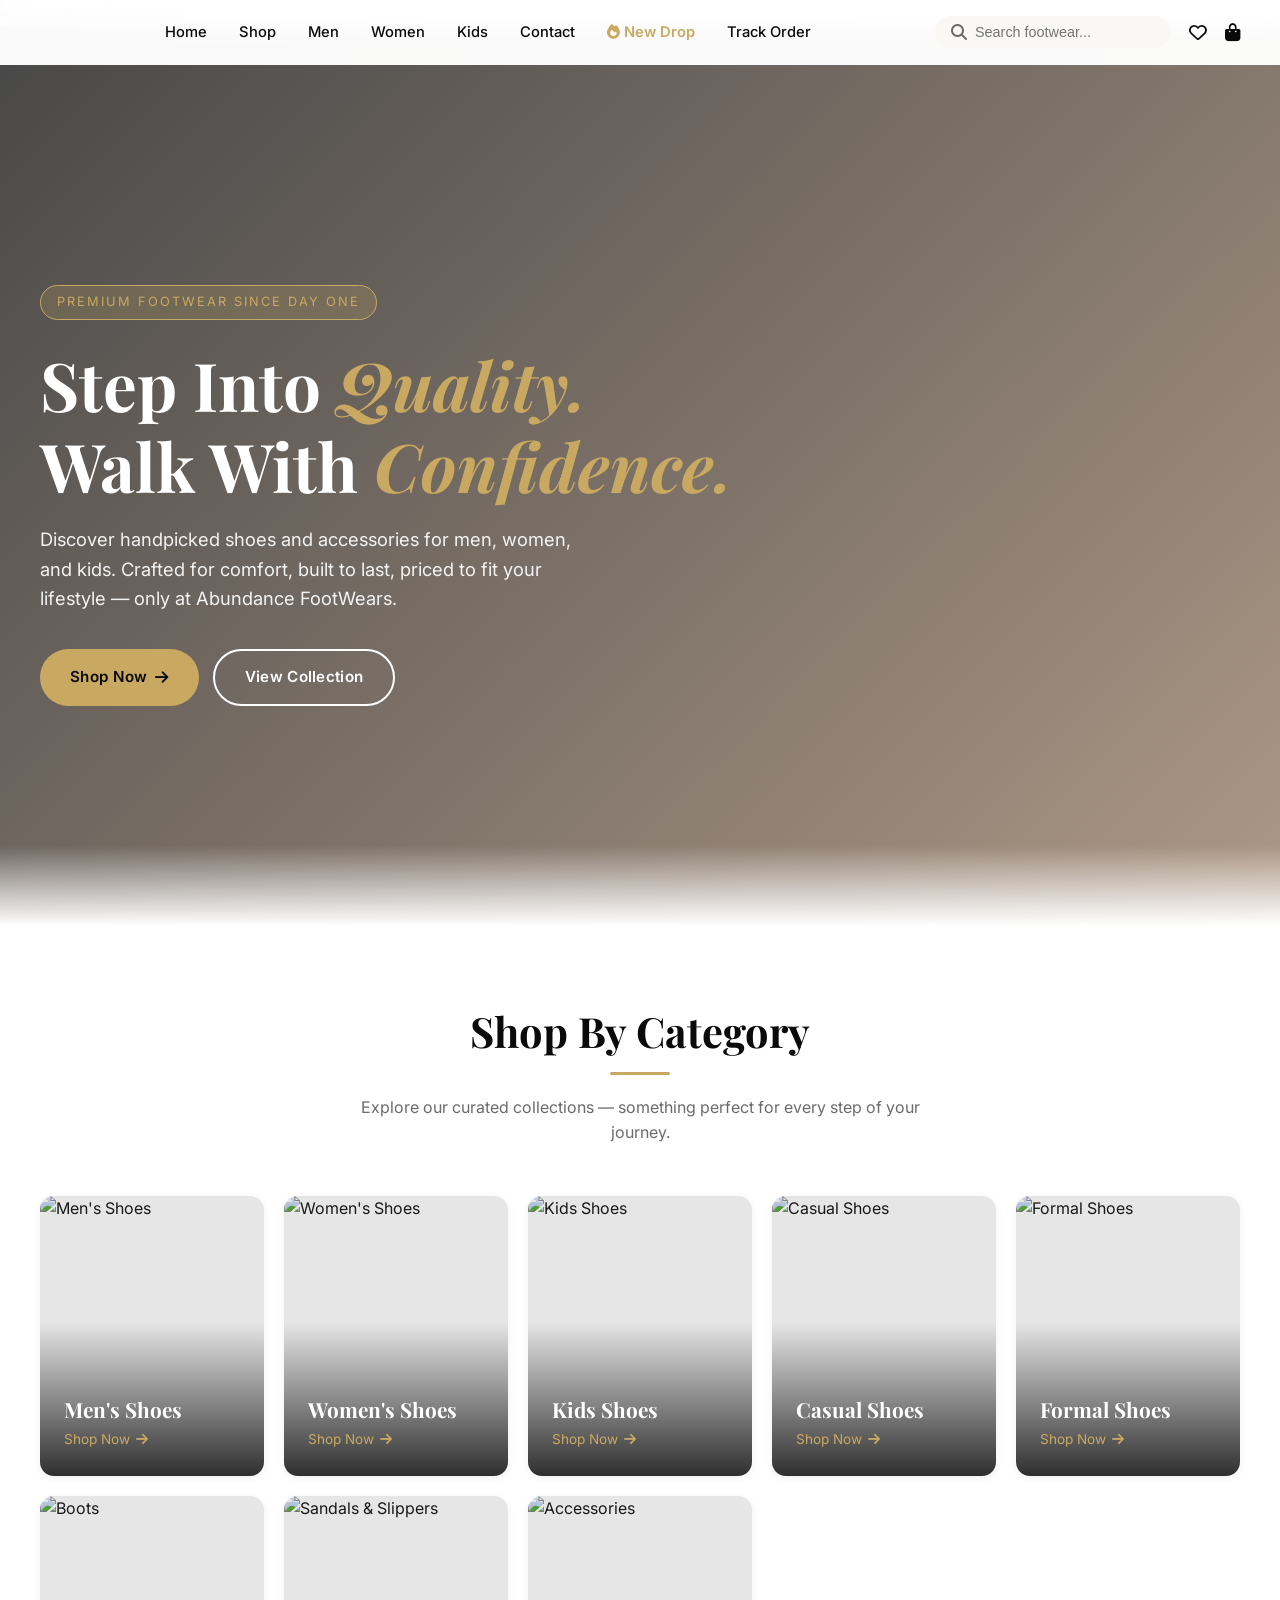
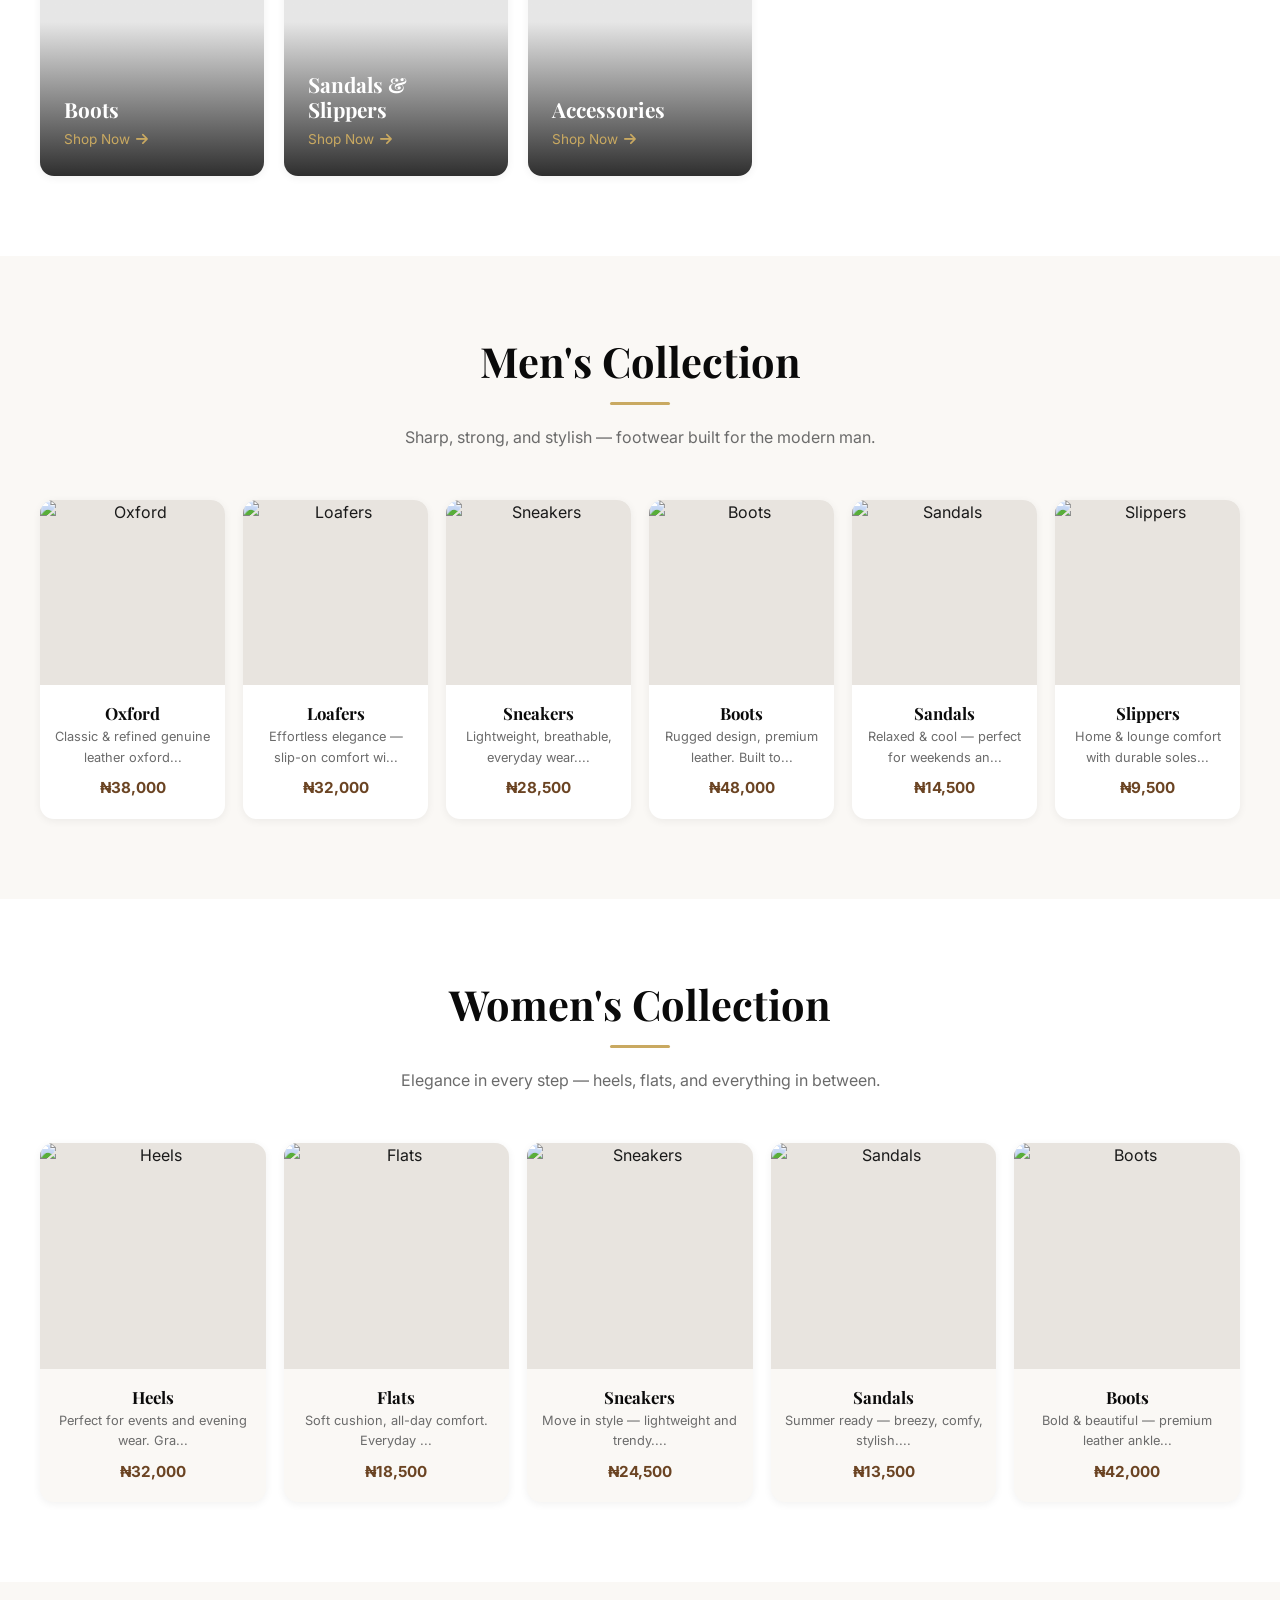
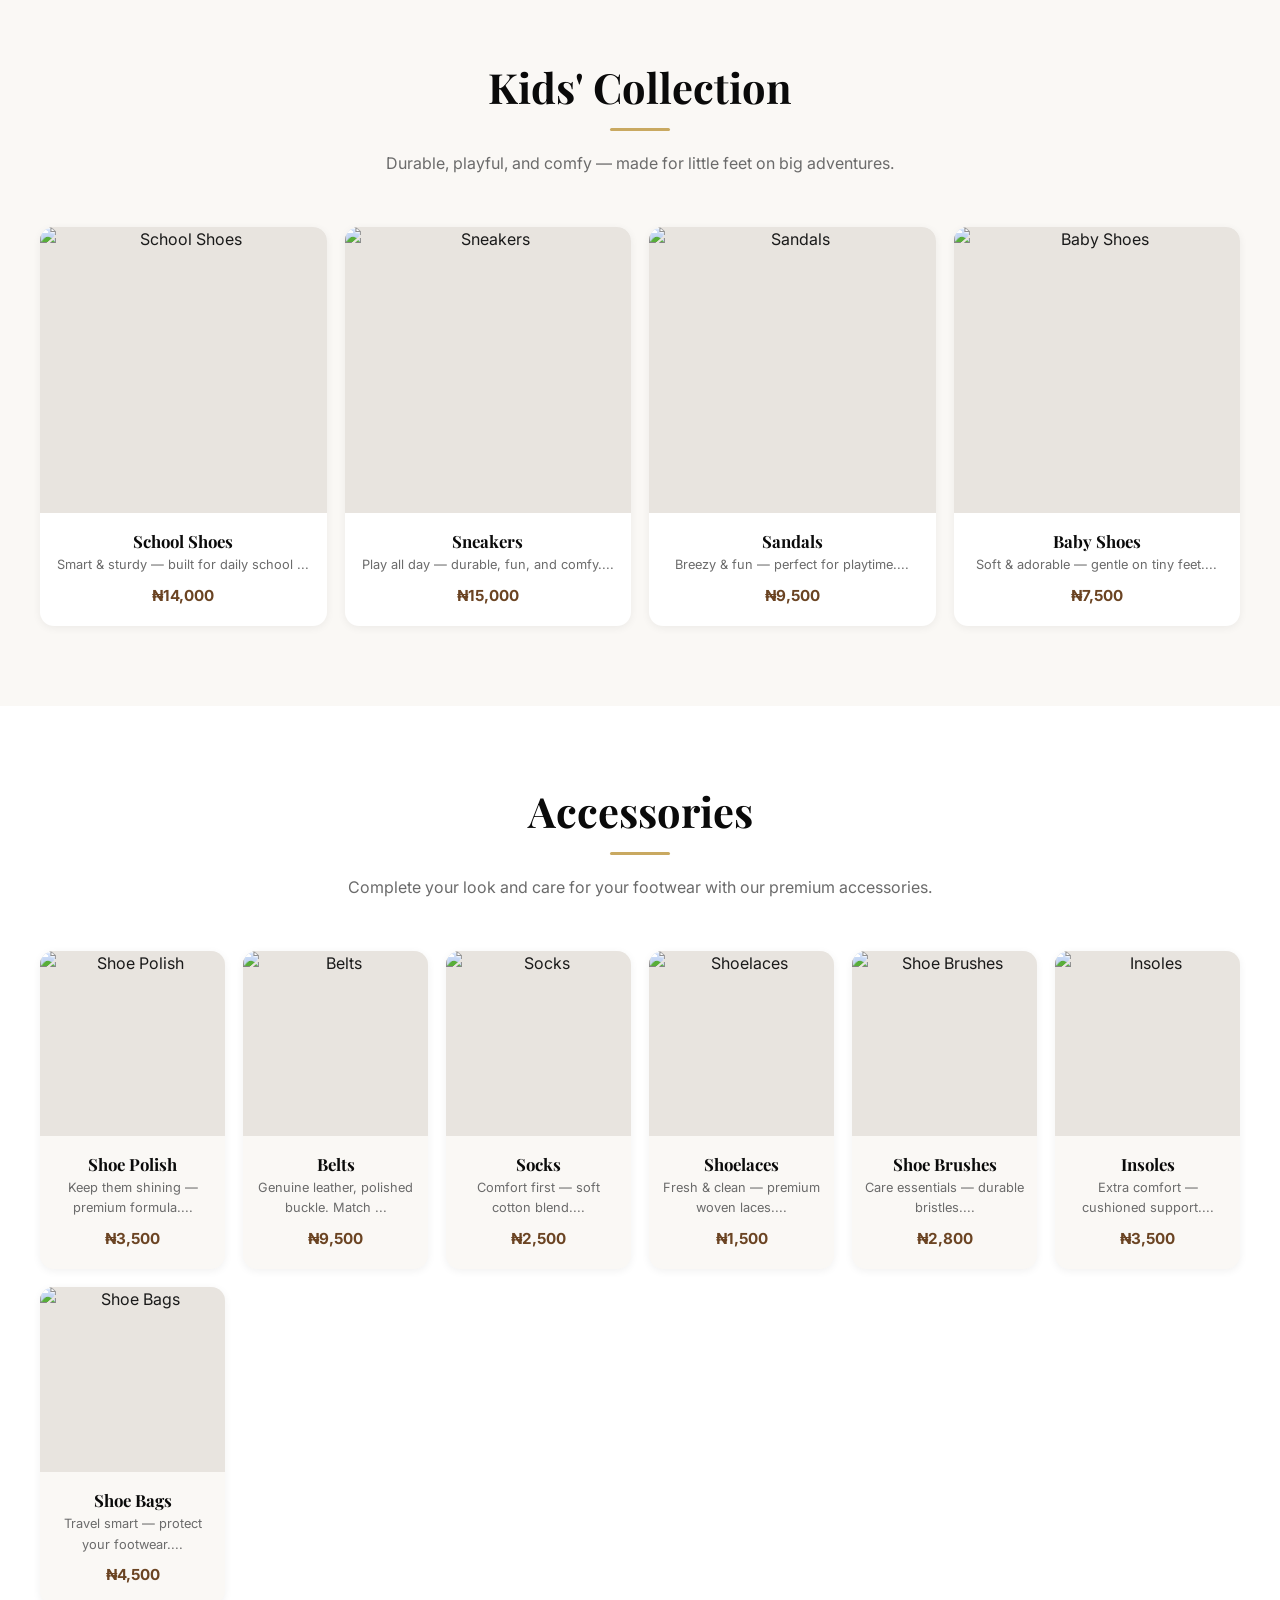
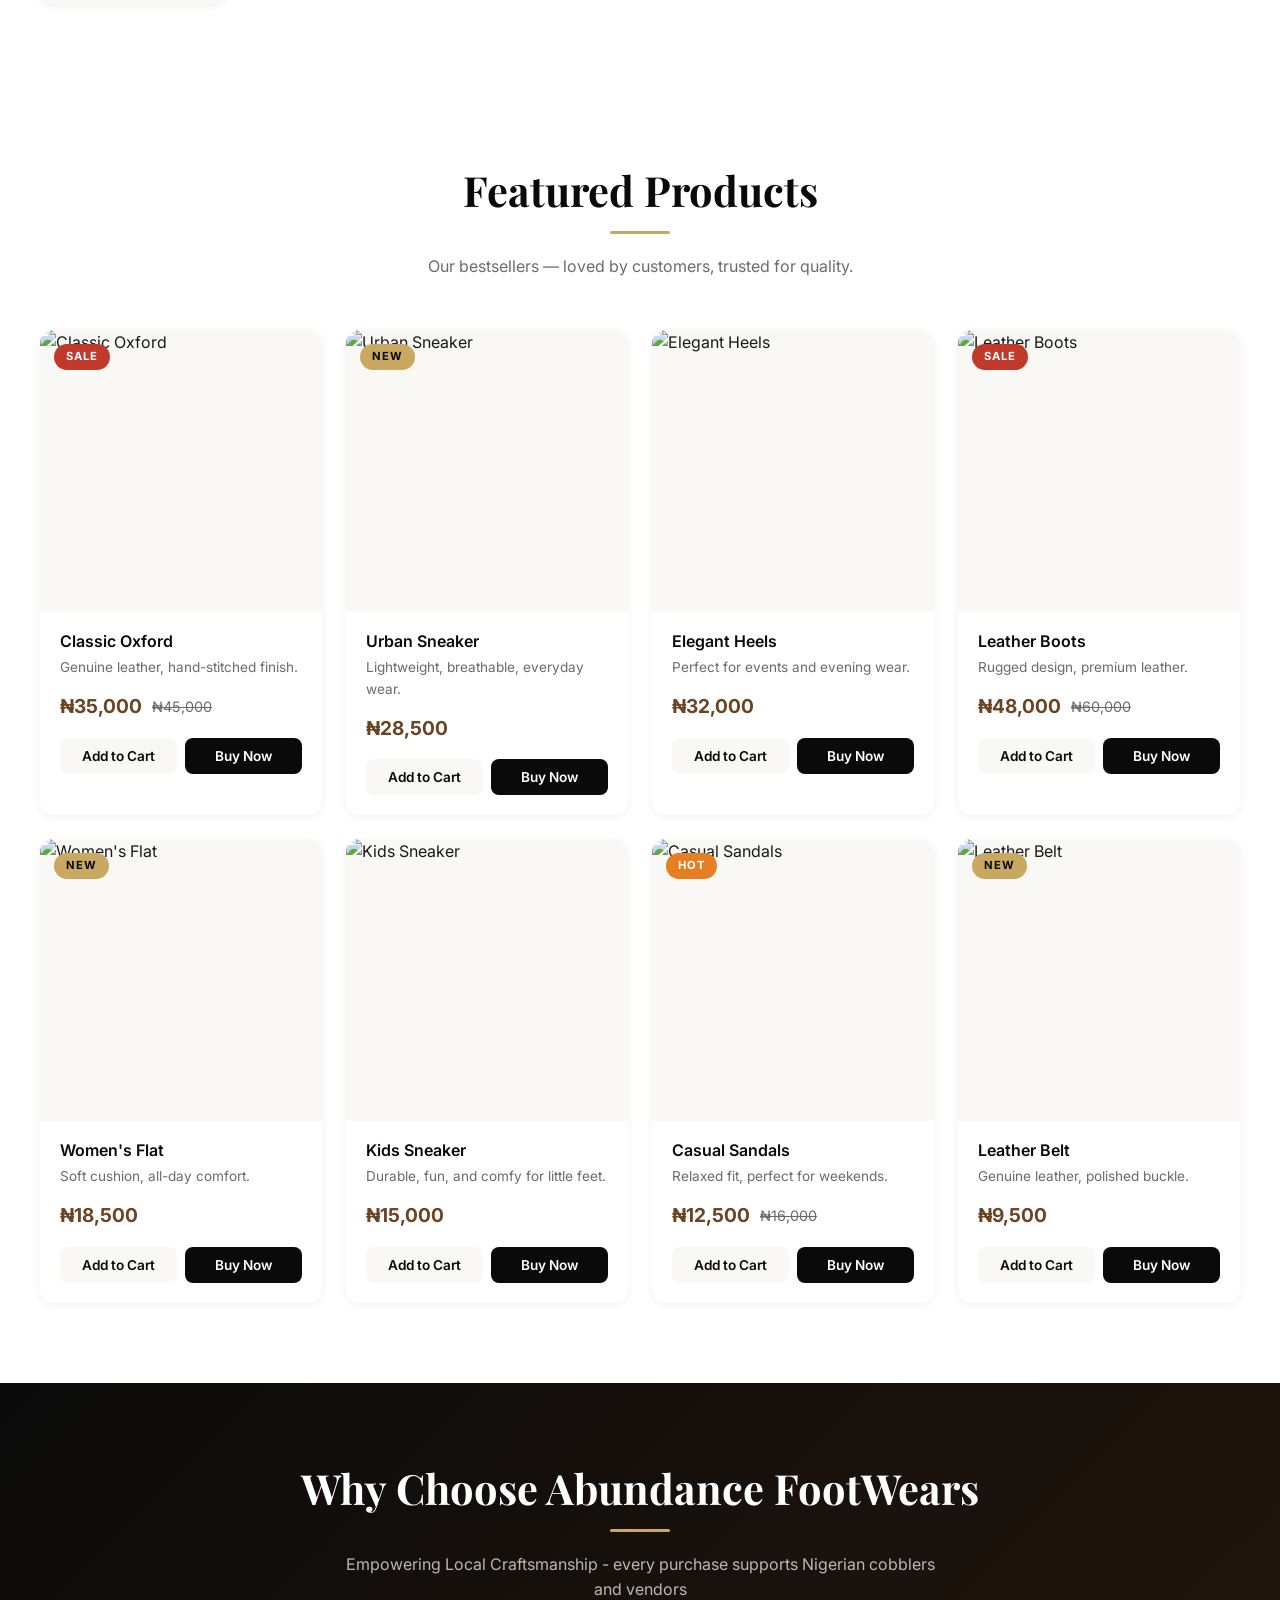
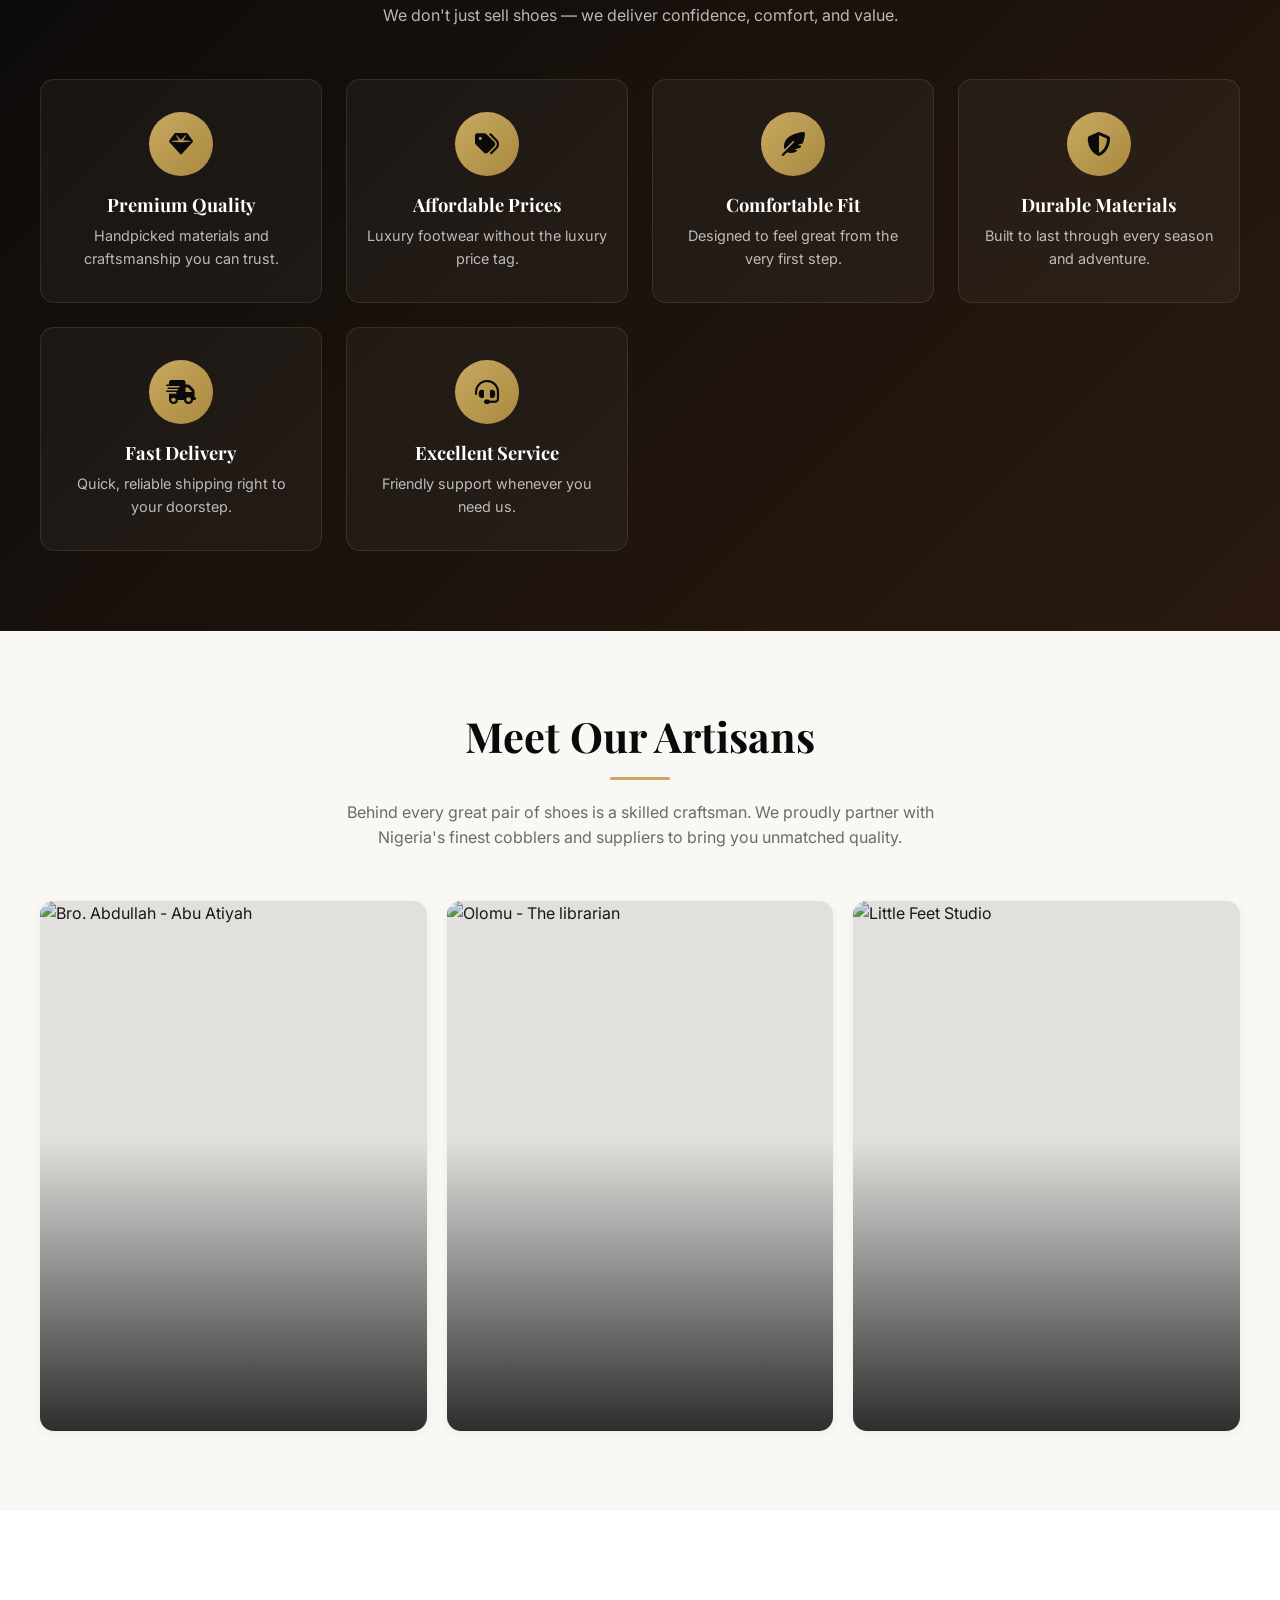
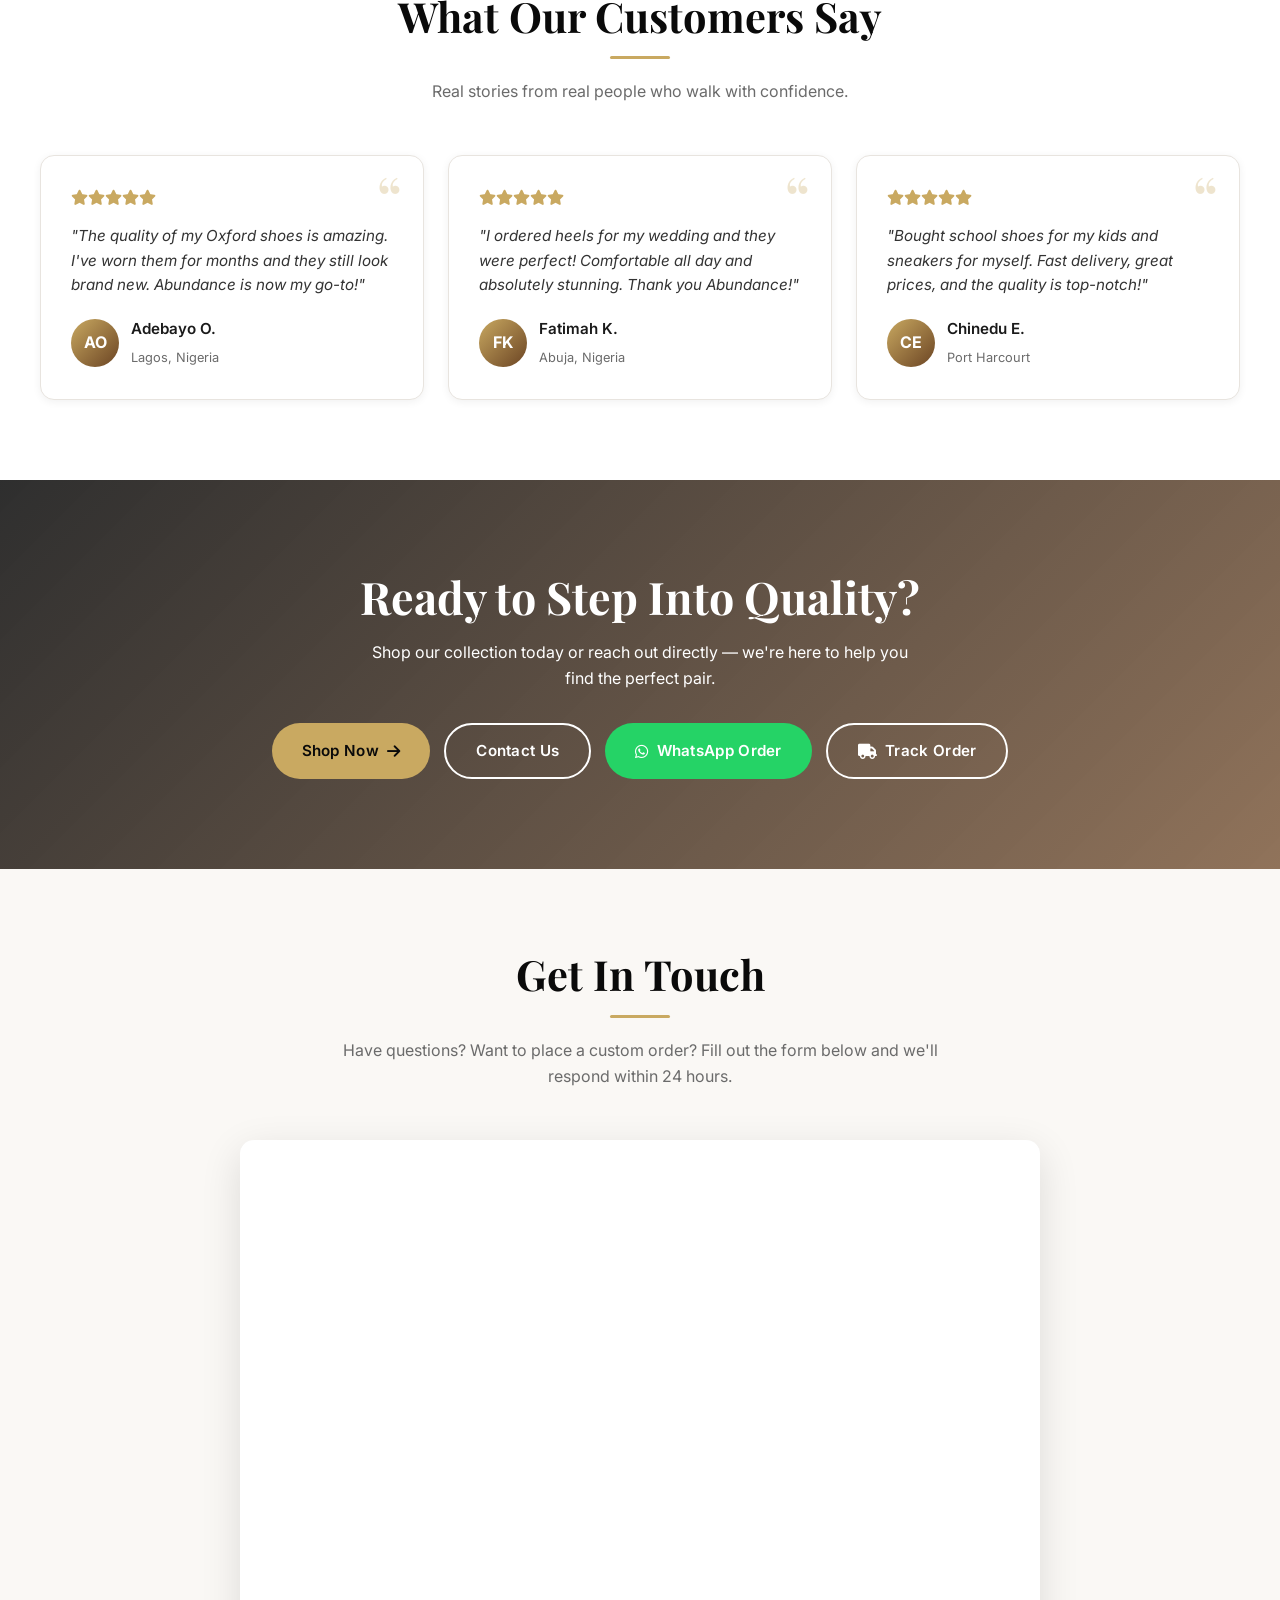
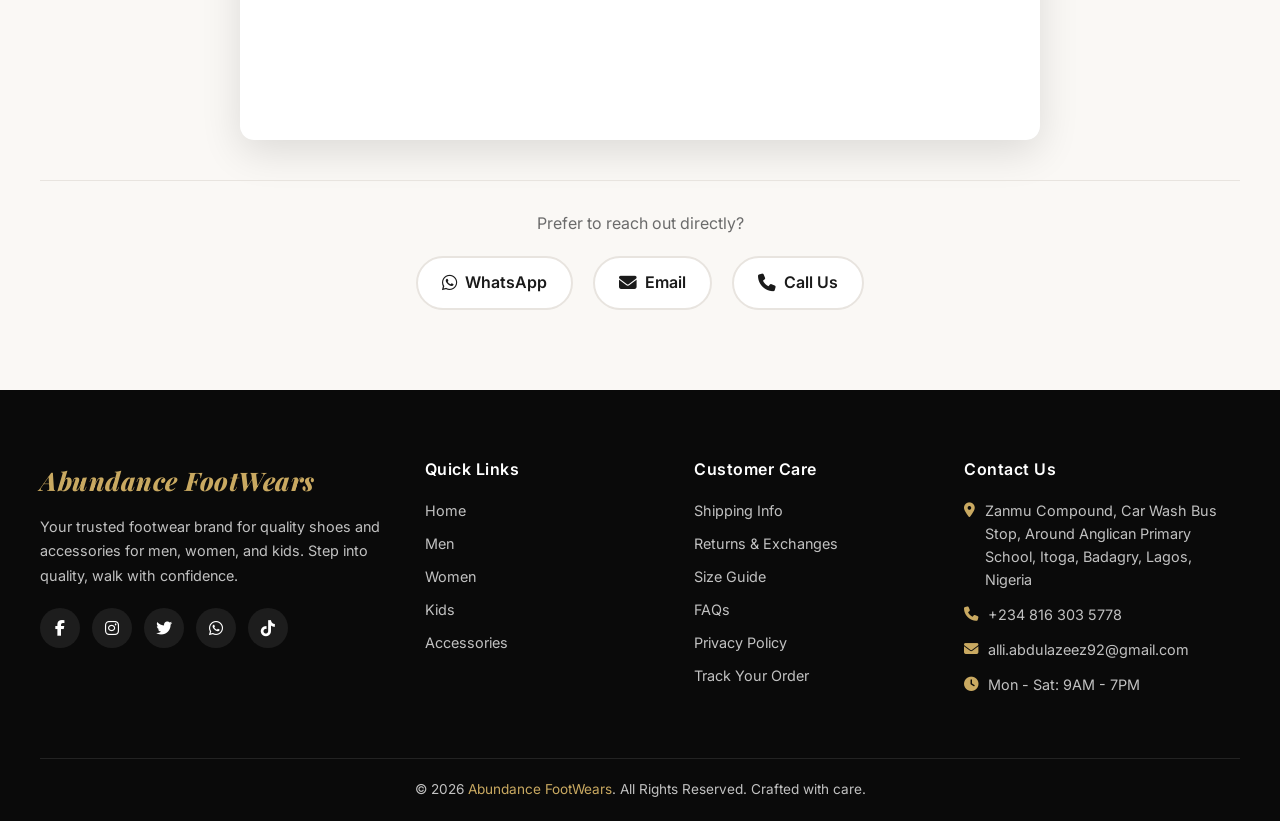
==== commit fef3ef3b: "Update fmt.Println to print 'Goodbye World'" ====
--- a/index.html
+++ b/index.html
@@ -21,11 +21,21 @@
 </head>
 <body>
 
+    <!-- ============ PRELOADER ============ -->
+  <div id="preloader" class="preloader">
+    <div class="preloader-content">
+      <!-- Using your local logo for maximum sharpness and brand consistency -->
+      <img src="images/Abundance_footwears_logo_2.png" alt="Abundance Footwears" class="preloader-logo" />
+      <div class="preloader-spinner"></div>
+    </div>
+  </div>
+  <!-- ================================== -->
+
   <!-- ============ HEADER ============ -->
-  <header class="header" id="header">
+ <header class="header" id="header">
     <div class="container">
       <nav class="nav">
-        <a href="#" class="logo">  <span>Abundance</span> FootWears</a>
+        <a href="index.html" class="logo"> <img src="images/Abundance_footwears_whiteBT.jpg" alt=""> </a>
 
         <ul class="nav-links" id="navLinks">
           <li><a href="#home">Home</a></li>
@@ -54,6 +64,7 @@
       </nav>
     </div>
   </header>
+
 
   <!-- ============ HERO ============ -->
   <section class="hero" id="home">
@@ -231,7 +242,7 @@
     <div class="container">
       <div class="footer-grid">
         <div class="footer-brand">
-          <div class="logo"> <span style="color:var(--gold)">Abundance</span> FootWears</div>
+          <div class="logo"> <span style="color:var(--gold); font-style: oblique;">Abundance FootWears </div>
           <p>Your trusted footwear brand for quality shoes and accessories for men, women, and kids. Step into quality, walk with confidence.</p>
           <div class="social-icons" id="socialIcons"></div>
         </div>
@@ -326,6 +337,10 @@
       <div class="product-modal-info">
         <span class="product-modal-category" id="productModalCategory"></span>
         <h2 id="productModalName"></h2>
+        
+        <!-- NEW: Vendor Info Container for the supplier logo/name -->
+        <div id="modalVendorInfo" style="display: none;"></div>
+        
         <div class="product-modal-rating">
           <i class="fas fa-star"></i>
           <i class="fas fa-star"></i>
@@ -406,9 +421,9 @@
         
         <h4>Shipping Fees</h4>
         <ul>
-          <li><strong>Lagos:</strong> ₦1,500 - ₦2,500</li>
-          <li><strong>Other States:</strong> ₦2,500 - ₦4,000</li>
-          <li><strong>Free Shipping:</strong> On orders above ₦50,000</li>
+          <li><strong>Lagos:</strong> ₦1,500 - ₦6,000 (subject to prevailing rates) </li>
+          <li><strong>Other States:</strong> ₦2,500 - ₦8,000 (subject to prevailing rates) </li>
+          <li><strong>Free Shipping:</strong> On orders above ₦150,000</li>
         </ul>
         
         <h4>Order Tracking</h4>
@@ -706,7 +721,7 @@
         <p id="trackingError" style="color:#c0392b;margin-top:12px;display:none;font-size:0.9rem;"></p>
         <div style="margin-top:20px;padding-top:20px;border-top:1px solid var(--light-gray);font-size:0.85rem;color:var(--gray);">
           <p><strong>Don't have an Order ID?</strong></p>
-          <p>Place an order via <a href="https://wa.me/2348012345678" target="_blank" style="color:var(--gold);font-weight:600;">WhatsApp</a> and we'll send you one!</p>
+          <p>Place an order via <a href="https://wa.me/2348163035778" target="_blank" style="color:var(--gold);font-weight:600;">WhatsApp</a> and we'll send you one!</p>
         </div>
       </div>
       
@@ -823,5 +838,56 @@
       });
     });
   </script>
+
+
+
+
+
+
+
+
+
+
+
+
+  <!-- ============ PRELOADER LOGIC ============ -->
+  <script>
+    document.addEventListener('DOMContentLoaded', () => {
+      const preloader = document.getElementById('preloader');
+      if (!preloader) return;
+
+      // Set inactivity timeout to 15 minutes (15 * 60 * 1000 milliseconds)
+      const INACTIVITY_TIMEOUT = 15 * 60 * 1000; 
+      const lastVisit = localStorage.getItem('abundance_last_visit');
+      const now = Date.now();
+
+      // Check if it's the first visit OR if 15 minutes have passed
+      const shouldShow = !lastVisit || (now - parseInt(lastVisit, 10)) > INACTIVITY_TIMEOUT;
+
+      if (shouldShow) {
+        // Keep preloader visible
+        
+        const hidePreloader = () => {
+          setTimeout(() => {
+            preloader.classList.add('hidden');
+            // Update the last visit timestamp
+            localStorage.setItem('abundance_last_visit', Date.now().toString());
+          }, 1500); // Shows for 1.5 seconds for a smooth, premium brand impression
+        };
+
+        // If the page is already fully loaded (e.g., from cache), hide immediately after delay
+        if (document.readyState === 'complete') {
+          hidePreloader();
+        } else {
+          // Otherwise, wait for all images/assets to finish loading
+          window.addEventListener('load', hidePreloader);
+        }
+      } else {
+        // User returned within 15 minutes: hide instantly for seamless browsing
+        preloader.classList.add('hidden');
+      }
+    });
+  </script>
+  <!-- ========================================= -->
 </body>
-</html>+</html>
